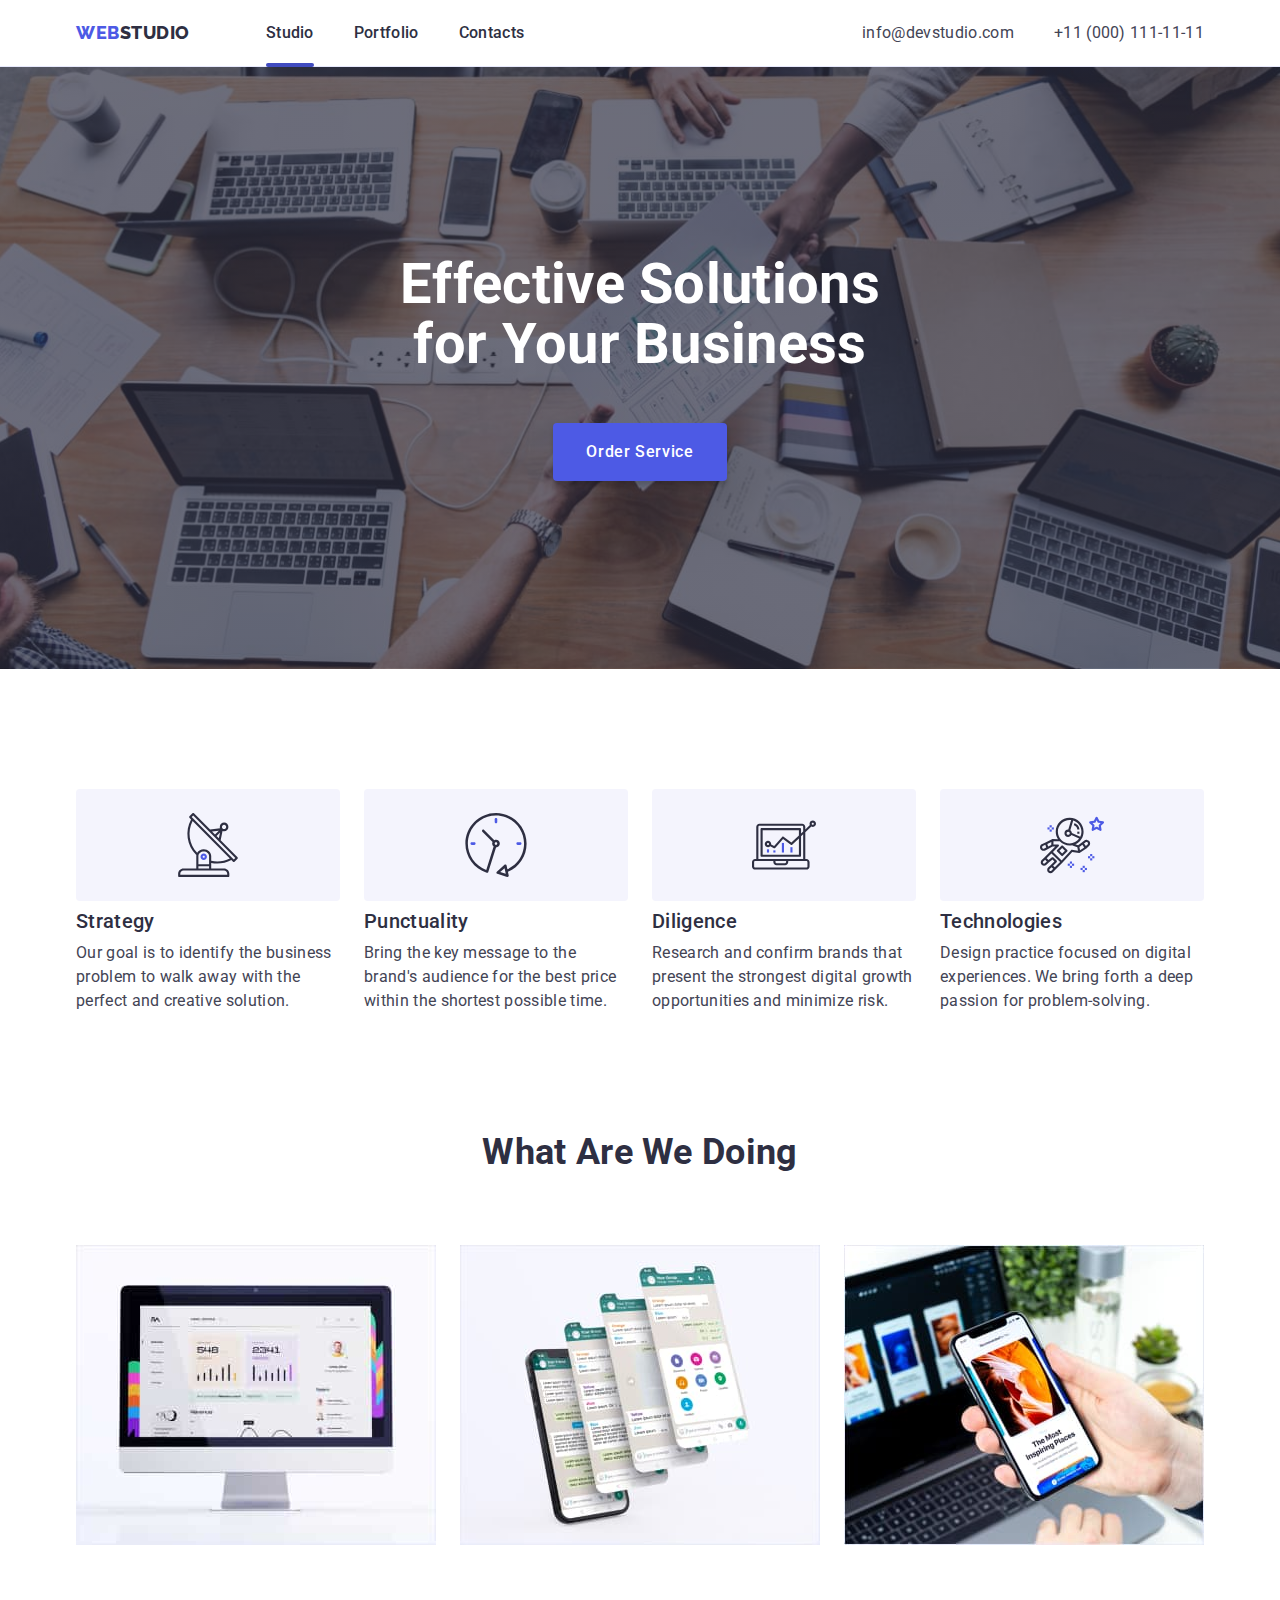
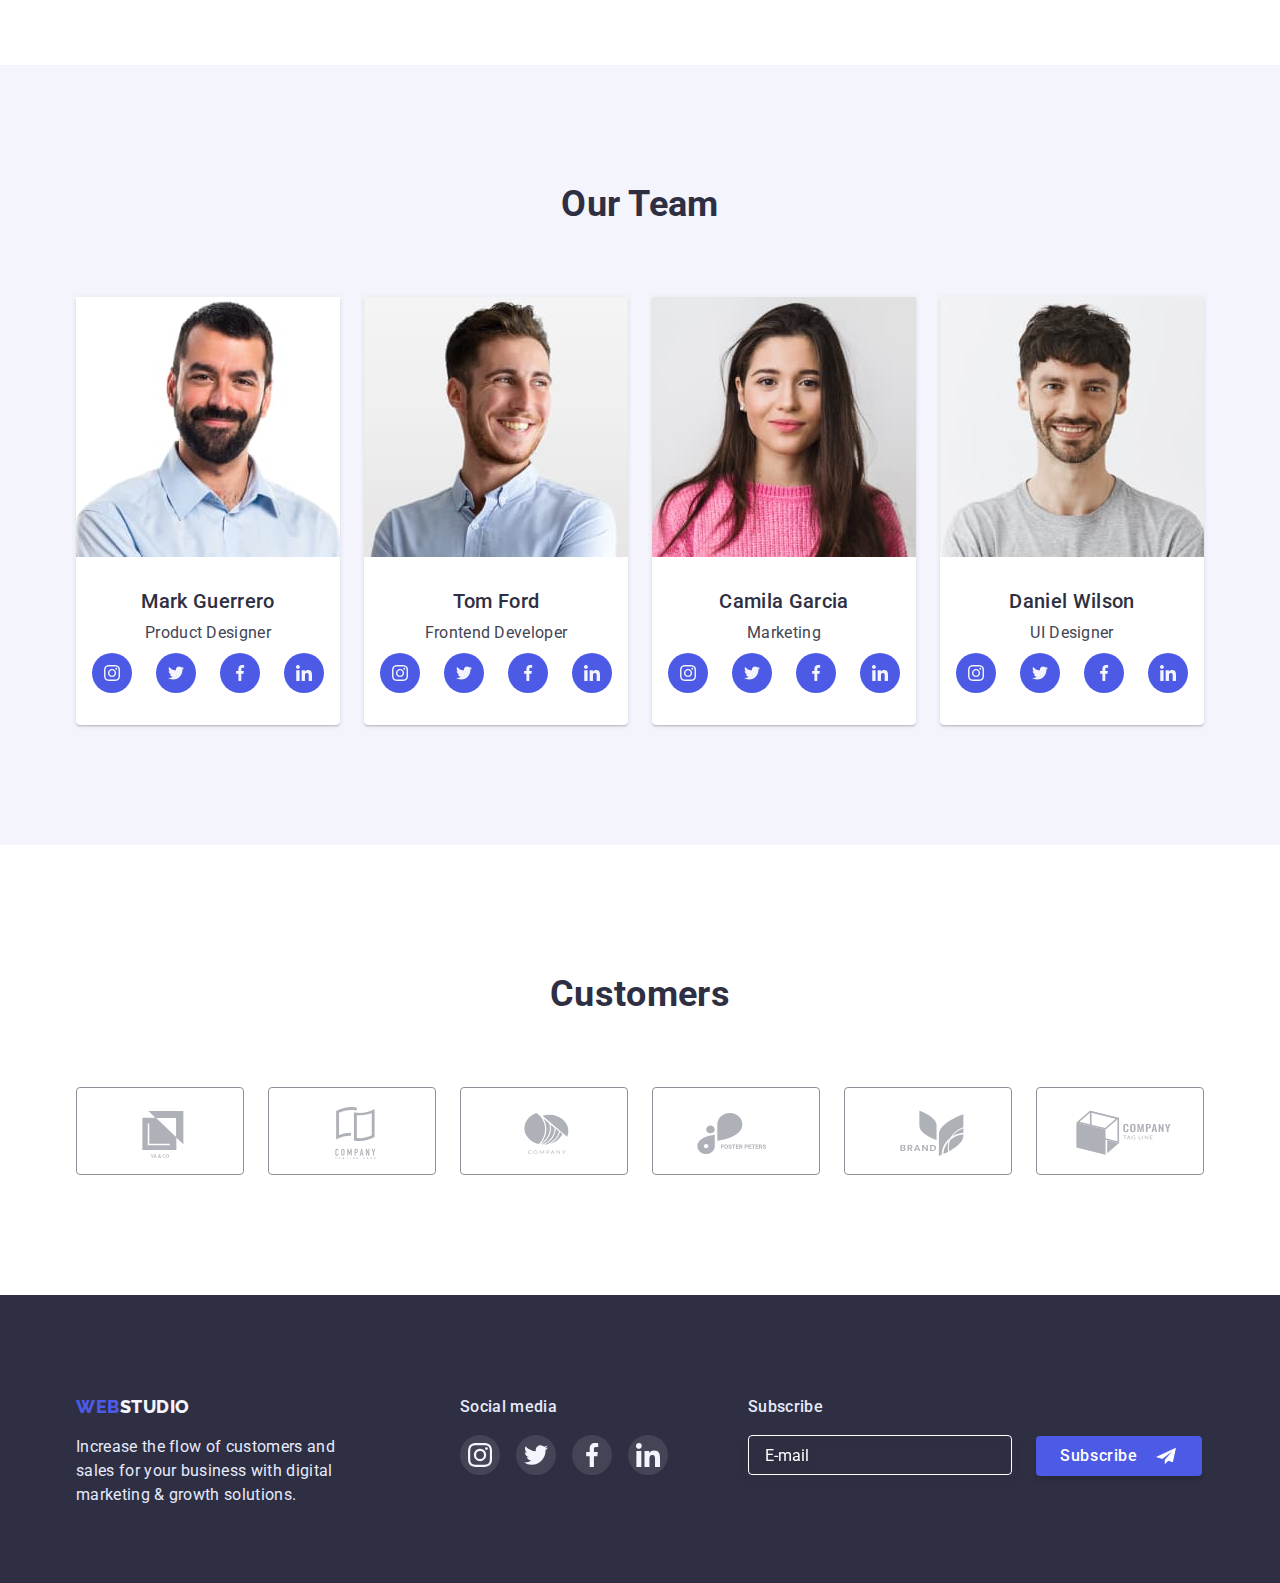
==== index.html @ e91499f0 "HW 7 START" ====
<!DOCTYPE html>
<html lang="en">

<head>
	<meta charset="UTF-8" />
	<meta http-equiv="X-UA-Compatible" content="IE=edge" />
	<meta name="viewport" content="width=device-width, initial-scale=1.0" />
	<title>Studio</title>
	<link rel="preconnect" href="https://fonts.googleapis.com" />
	<link rel="preconnect" href="https://fonts.gstatic.com" crossorigin />
	<link href="https://fonts.googleapis.com/css2?family=Raleway:wght@800&family=Roboto:wght@400;500;700;900&display=swap"
		rel="stylesheet" />
	<link rel="stylesheet"
		href="https://cdnjs.cloudflare.com/ajax/libs/modern-normalize/1.1.0/modern-normalize.min.css" />
	<link rel="stylesheet" href="./css/styles.css" />
</head>

<body>
	<!-- Header -->
	<header class="main-header">
		<div class="container main-nav">
			<nav class="site-nav">
				<a class="logo-header" href="./index.html">Web<span class="logo-header-decor">Studio</span></a>
				<ul class="site-nav-list list">
					<li class="site-nav-item"><a href="./index.html" class="site-nav-item-link current">Studio</a></li>
					<li class="site-nav-item">
						<a href="./portfolio.html" class="site-nav-item-link">Portfolio</a>
					</li>
					<li class="site-nav-item"><a href="" class="site-nav-item-link">Contacts</a></li>
				</ul>
			</nav>
			<!-- Address -->
			<address>
				<ul class="contacts list">
					<li class="item">
						<a class="contacts-email" href="mailto:info@devstudio.com">info@devstudio.com</a>
					</li>
					<li class="item">
						<a class="contacts-tel" href="tel:+110001111111">+11 (000) 111-11-11</a>
					</li>
				</ul>
			</address>
		</div>
	</header>
	<!-- Hero -->
	<main>
		<section class="hero">
			<div class="container">
				<h1 class="hero-title">Effective Solutions for Your Business</h1>
				<button data-modal-open class="button hero-button pointer" type="button"> Order Service </button>
			</div>
		</section>
		<!-- Specifics -->
		<section class="section">
			<div class="container">
				<h2 class="visually-hidden">Specifics</h2>
				<ul class="specifics-list list">
					<li class="specifics-list-item icon-antena">
						<h3 class="specifics-list-title title">Strategy</h3>
						<p class="specifics-list-text primary-text">
							Our goal is to identify the business problem to walk away with the perfect and creative solution.
						</p>
					</li>
					<li class="specifics-list-item icon-clock">
						<h3 class="specifics-list-title title">Punctuality</h3>
						<p class="specifics-list-text primary-text">
							Bring the key message to the brand's audience for the best price within the shortest possible time.
						</p>
					</li>
					<li class="specifics-list-item icon-diagram">
						<h3 class="specifics-list-title title">Diligence</h3>
						<p class="specifics-list-text primary-text">
							Research and confirm brands that present the strongest digital growth opportunities and minimize risk.
						</p>
					</li>
					<li class="specifics-list-item icom-astronaut">
						<h3 class="specifics-list-title title">Technologies</h3>
						<p class="specifics-list-text primary-text">
							Design practice focused on digital experiences. We bring forth a deep passion for problem-solving.
						</p>
					</li>
				</ul>
			</div>
		</section>
		<!-- What we are doing? -->
		<section class="section no-padding">
			<div class="container">
				<h2 class="section-title centered">What are we doing</h2>
				<ul class="services-list list">
					<li class="services-list-item">
						<img src="./images/img4.jpg" alt="pc image" width="360" height="300" />
					</li>
					<li class="services-list-item">
						<img src="./images/img5.jpg" alt="app marcup" width="360" height="300" />
					</li>
					<li class="services-list-item">
						<img src="./images/img6.jpg" alt="phone image" width="360" height="300" />
					</li>
				</ul>
			</div>
		</section>
		<!-- Team -->
		<section class="section team-section-decor">
			<div class="container">
				<h2 class="section-title centered">Our Team</h2>
				<ul class="team-list list">
					<li class="team-list-item">
						<div class="team-list-image">
							<img src="./images/img.jpg" alt="Mark Guerrero" width="264" height="260" />
						</div>
						<div class="team-list-item-content">
							<h3 class="team-list-title">Mark Guerrero</h3>
							<p class="team-list-text primary-text">Product Designer</p>
							<ul class="team-social-list list">
								<li class="team-social-item">
									<a href="" class="team-social-link"><svg class="team-social-icon" width="16" height="16">
											<use href="./images/sprites.svg#icon-instagram"></use>
										</svg></a>
								</li>
								<li class="team-social-item">
									<a href="" class="team-social-link"><svg class="team-social-icon" width="16" height="16">
											<use href="./images/sprites.svg#icon-twitter"></use>
										</svg> </a>
								</li>
								<li class="team-social-item">
									<a href="" class="team-social-link"><svg class="team-social-icon" width="16" height="16">
											<use href="./images/sprites.svg#icon-facebook"></use>
										</svg>
									</a>
								</li>
								<li class="team-social-item">
									<a href="" class="team-social-link"><svg class="team-social-icon" width="16" height="16">
											<use href="./images/sprites.svg#icon-linkedin"></use>
										</svg></a>
								</li>
							</ul>
						</div>
					</li>

					<li class="team-list-item">
						<div class="team-list-image">
							<img src="./images/img1.jpg" alt="Tom Ford" width="264" height="260" />
						</div>
						<div class="team-list-item-content">
							<h3 class="team-list-title">Tom Ford</h3>
							<p class="team-list-text primary-text">Frontend Developer</p>
							<ul class="team-social-list list">
								<li class="team-social-item">
									<a href="" class="team-social-link"><svg class="team-social-icon" width="16" height="16">
											<use href="./images/sprites.svg#icon-instagram"></use>
										</svg></a>
								</li>
								<li class="team-social-item">
									<a href="" class="team-social-link"><svg class="team-social-icon" width="16" height="16">
											<use href="./images/sprites.svg#icon-twitter"></use>
										</svg></a>
								</li>
								<li class="team-social-item">
									<a href="" class="team-social-link"><svg class="team-social-icon" width="16" height="16">
											<use href="./images/sprites.svg#icon-facebook"></use>
										</svg></a>
								</li>
								<li class="team-social-item">
									<a href="" class="team-social-link"><svg class="team-social-icon" width="16" height="16">
											<use href="./images/sprites.svg#icon-linkedin"></use>
										</svg></a>
								</li>
							</ul>
						</div>
					</li>

					<li class="team-list-item">
						<div class="team-list-image">
							<img src="./images/img2.jpg" alt="Camila Garcia" width="264" height="260" />
						</div>
						<div class="team-list-item-content">
							<h3 class="team-list-title">Camila Garcia</h3>
							<p class="team-list-text primary-text">Marketing</p>
							<ul class="team-social-list list">
								<li class="team-social-item">
									<a href="" class="team-social-link"><svg class="team-social-icon" width="16" height="16">
											<use href="./images/sprites.svg#icon-instagram"></use>
										</svg></a>
								</li>
								<li class="team-social-item">
									<a href="" class="team-social-link"><svg class="team-social-icon" width="16" height="16">
											<use href="./images/sprites.svg#icon-twitter"></use>
										</svg>
									</a>
								</li>
								<li class="team-social-item">
									<a href="" class="team-social-link"><svg class="team-social-icon" width="16" height="16">
											<use href="./images/sprites.svg#icon-facebook"></use>
										</svg></a>
								</li>
								<li class="team-social-item">
									<a href="" class="team-social-link"><svg class="team-social-icon" width="16" height="16">
											<use href="./images/sprites.svg#icon-linkedin"></use>
										</svg></a>
								</li>
							</ul>
						</div>
					</li>

					<li class="team-list-item">
						<div class="team-list-image">
							<img src="./images/img3.jpg" alt="Daniel Wilson" width="264" height="260" />
						</div>
						<div class="team-list-item-content">
							<h3 class="team-list-title">Daniel Wilson</h3>
							<p class="team-list-text primary-text">UI Designer</p>
							<ul class="team-social-list list">
								<li class="team-social-item">
									<a href="" class="team-social-link"><svg class="team-social-icon" width="16" height="16">
											<use href="./images/sprites.svg#icon-instagram"></use>
										</svg></a>
								</li>
								<li class="team-social-item">
									<a href="" class="team-social-link"><svg class="team-social-icon" width="16" height="16">
											<use href="./images/sprites.svg#icon-twitter"></use>
										</svg></a>
								</li>
								<li class="team-social-item">
									<a href="" class="team-social-link"><svg class="team-social-icon" width="16" height="16">
											<use href="./images/sprites.svg#icon-facebook"></use>
										</svg></a>
								</li>
								<li class="team-social-item">
									<a href="" class="team-social-link"><svg class="team-social-icon" width="16" height="16">
											<use href="./images/sprites.svg#icon-linkedin"></use>
										</svg></a>
								</li>
							</ul>
						</div>
					</li>
				</ul>
			</div>
		</section>
		<!-- Customers -->
		<section class="customers">
			<div class="container customers-container">
				<h2 class="section-title centered">Customers</h2>
				<ul class="customers-list list">
					<li class="customers-item"><a class="customer-link" href=""><svg class="customer-link-icon" width="106"
								height="56">
								<use href="./images/sprites.svg#icon-logo"></use>
							</svg></a></li>
					<li class="customers-item"><a class="customer-link" href=""><svg class="customer-link-icon" width="106"
								height="56">
								<use href="./images/sprites.svg#icon-logo1"></use>
							</svg></a></li>
					<li class="customers-item"><a class="customer-link" href=""><svg class="customer-link-icon" width="106"
								height="56">
								<use href="./images/sprites.svg#icon-logo2"></use>
							</svg></a></li>
					<li class="customers-item"><a class="customer-link" href=""><svg class="customer-link-icon" width="106"
								height="56">
								<use href="./images/sprites.svg#icon-logo3"></use>
							</svg></a></li>
					<li class="customers-item"><a class="customer-link" href=""><svg class="customer-link-icon" width="106"
								height="56">
								<use href="./images/sprites.svg#icon-logo4"></use>
							</svg></a></li>
					<li class="customers-item"><a class="customer-link" href=""><svg class="customer-link-icon" width="106"
								height="56">
								<use href="./images/sprites.svg#icon-logo5"></use>
							</svg></a></li>
				</ul>
			</div>
		</section>
	</main>
	<!-- Footer -->
	<footer class="footer">
		<div class="container footer-main">
			<div class="footer-logo-block">
				<a class="logo-footer" href="./index.html">Web<span class="logo-footer-decor">Studio</span></a>
				<p class="footer-logo-block-text">
					Increase the flow of customers and sales for your business with digital marketing &#38; growth solutions.
				</p>
			</div>
			<div class="social-links-block">
				<p class="footer-text-social-media">Social media</p>
				<ul class="footer-social-list list">
					<li class="footer-social-item">
						<a class="footer-social-link" href=""><svg class="footer-social-icon" width="24" height="24">
								<use href="./images/sprites.svg#icon-instagram"></use>
							</svg></a>
					</li>
					<li class="footer-social-item">
						<a class="footer-social-link" href=""><svg class="footer-social-icon" width="24" height="24">
								<use href="./images/sprites.svg#icon-twitter"></use>
							</svg></a>
					</li>
					<li class="footer-social-item">
						<a class="footer-social-link" href=""><svg class="footer-social-icon" width="24" height="24">
								<use href="./images/sprites.svg#icon-facebook"></use>
							</svg></a>
					</li>
					<li class="footer-social-item">
						<a class="footer-social-link" href=""><svg class="footer-social-icon" width="24" height="24">
								<use href="./images/sprites.svg#icon-linkedin"></use>
							</svg></a>
					</li>
				</ul>
			</div>
			<div class="subscribe-block">
				<form class="subscribe-block-form">
					<p class="subscribe-block-text">Subscribe</p>
					<div class="subscribe-field">
						<input class="subscribe-block-input" type="email" name="subscribe-email" id="subscribe-email"
							placeholder="E-mail" required>
						<button type="submit" class="subscribe-block-button button hero-button">Subscribe<svg class="subscribe-icon"
								width="24" height="20">
								<use href="./images/sprites.svg#icon-frame"></use>
							</svg></button>
					</div>
				</form>
			</div>
		</div>
	</footer>
	<div data-modal class="backdrop is-hidden">
		<div class="modal">
			<button data-modal-close class="modal-close-button" type="button"><svg class="modal-close-icon" width="8px"
					height="8px">
					<use href="./images/sprites.svg#icon-close"></use>
				</svg></button>

			<form class="modal-form">
				<p class="modal-text">Leave your contacts and we will call you back</p>
				<label class="form-label"><span class="form-label-text">Name</span>
					<div class="form-group">
						<input class="form-input" type="text" name="user-name" autofocus required pattern="^[a-zA-Zа-яА-Я]+$"
							minlength="2">
						<svg class="form-icon" width="18" height="18">
							<use href="./images/sprites.svg#icon-person"></use>
						</svg>
					</div>
				</label>

				<label class="form-label"><span class="form-label-text">Phone</span>
					<div class="form-group">
						<input class="form-input" type="tel" name="user-tel" required pattern="[0-9]{3}-[0-9]{3}-[0-9]{2}-[0-9]{2}"
							title="xxx-xxx-xx-xx">
						<svg class="form-icon" width="18" height="24">
							<use href="./images/sprites.svg#icon-phone"></use>
						</svg>
					</div>
				</label>

				<label class="form-label"><span class="form-label-text">Email</span>
					<div class="form-group">
						<input class="form-input" type="email" name="user-email" required>
						<svg class="form-icon" width="18" height="24">
							<use href="./images/sprites.svg#icon-email"></use>
						</svg>
					</div>
				</label>

				<label class="form-label-comment" for="user-comment"><span class="form-label-text">Comment</span>
					<textarea class="form-textarea" name="user-comment" id="user-comment"
						placeholder="Text input"></textarea></label>

				<input class="policy-checkbox visually-hidden" type="checkbox" name="policy" id="user-policy" required>
				<label class="policy-checkbox-label" for="user-policy"><span>I accept the terms
						and conditions of the <a class="modal-list-link" href="">Privacy Policy</a></span></label>

				<button class="hero-button modal-send-button" type="submit">Send</button>
			</form>
		</div>
	</div>
	<script src="./js/modal.js"></script>
</body>

</html>
---- css/styles.css ----
:root {
	--primary-brand: #4d5ae5;
	--primary-pressed-state: #404bbf;
	--primary-title-text: #2e2f42;
	--primary-text: #434455;
	--primary-white: #fff;
	--primary-bg: #2e2f42;
	--seccess: #31d0aa;
	--subtle-text: #8e8f99;
	--accent: #e7e9fc;
	--light: #f4f4fd;
	--modal-overlay: #2e2f42;
	--card-list-gap: 24px;
	--card-shadow: 0px 1px 6px rgba(46, 47, 66, 0.08), 0px 1px 1px rgba(46, 47, 66, 0.16),
		0px 2px 1px rgba(46, 47, 66, 0.08);
	--animation-duration: 250ms;
	--animation-function: cubic-bezier(0.4, 0, 0.2, 1);
}

html {
	box-sizing: border-box;
}

*,
*::before,
*::after {
	box-sizing: inherit;
}

h1,
h2,
h3,
h4,
h5,
h6,
p {
	margin: 0;
}

img {
	display: block;
	max-width: 100%;
	height: auto;
}

.visually-hidden {
	position: absolute;
	height: 1px;
	margin: -1px;
	border: 0;
	padding: 0;
	white-space: nowrap;
	clip-path: inset(100%);
	clip: rect(0 0 0 0);
	overflow: hidden;
	width: 1px;
}

.list {
	list-style: none;
	margin: 0;
	padding: 0;
}

.centered {
	text-align: center;
}

body {
	background-color: var(--primary-white);
	color: var(--primary-text);
	font-family: "Roboto", sans-serif;
	letter-spacing: 0.02em;
}

.primary-text {
	color: var(--primary-text);
	font-size: 16px;
	line-height: 1.5;
	letter-spacing: 0.02em;
	margin-top: 0;
	margin-bottom: 0;
}

.container {
	margin-left: auto;
	margin-right: auto;
	width: 1158px;
	padding-left: 15px;
	padding-right: 15px;
}

/* HEADER */
.main-header {
	border-bottom: 1px solid #e7e9fc;
}

/* MODAL */
.backdrop {
	position: fixed;
	top: 0;
	left: 0;
	width: 100%;
	height: 100%;
	background-color: rgba(46, 47, 66, 0.4);
	opacity: 1;
	visibility: visible;
	transition: opacity var(--animation-duration) cubic-bezier(0.4, 0, 0.2, 1), visibility var(--animation-duration) cubic-bezier(0.4, 0, 0.2, 1);
}

.is-hidden {
	visibility: hidden;
	opacity: 0;
	pointer-events: none;
}

.modal {
	position: absolute;
	top: 50%;
	left: 50%;
	transform: translate(-50%, -50%);
	width: 408px;
	padding-left: 24px;
	padding-right: 24px;
	padding-top: 72px;
	padding-bottom: 24px;
	background-color: #FCFCFC;
	box-shadow: 0px 1px 1px rgba(0, 0, 0, 0.14), 0px 1px 3px rgba(0, 0, 0, 0.12), 0px 2px 1px rgba(0, 0, 0, 0.2);
	border-radius: 4px;
	text-align: left;
}

.modal-close-button {
	position: absolute;
	top: 24px;
	right: 24px;
	display: flex;
	justify-content: center;
	align-items: center;
	border-radius: 50%;
	width: 24px;
	height: 24px;
	background-color: #E7E9FC;
	color: var(--primary-title-text);
	border: 1px solid rgba(0, 0, 0, 0.1);
	cursor: pointer;
	transition: background-color var(--animation-duration) var(--animation-function), color var(--animation-duration) var(--animation-function), border var(--animation-duration) var(--animation-function);
}

.modal-close-button:is(:hover, :focus) {
	background-color: var(--primary-pressed-state);
	border-color: var(--primary-pressed-state);
	color: #fff;
	outline: none;
}

.modal-close-icon {
	fill: currentColor;
}

.modal-send-button {
	display: flex;
	justify-content: center;
	margin-left: auto;
	margin-right: auto;

	font-family: 'Roboto';
	font-style: normal;
	font-weight: 500;
	font-size: 16px;
	line-height: 1.5;
	letter-spacing: 0.04em;
	color: #FFFFFF;
	border: transparent;
	background: #4D5AE5;
	box-shadow: 0px 4px 4px rgba(0, 0, 0, 0.15);
	border-radius: 4px;
	min-width: 169px;
}

.modal-send-button:focus {
	outline: none;
}

.modal-form {
	margin-left: auto;
	margin-right: auto;
}

.form-group {
	position: relative;
}

.form-icon {
	position: absolute;
	left: 0;
	top: 50%;
	transform: translateY(-50%);
	margin-left: 16px;
	fill: #2E2F42;
	transition: fill var(--animation-duration) var(--animation-function);
}

.modal-form .form-input {
	padding-left: 38px;
}

.form-input::placeholder {
	font-weight: 400;
	font-size: 12px;
	line-height: 1.17;
	letter-spacing: 0.04em;
	color: rgba(46, 47, 66, 0.4);
}

.modal-text {
	margin-left: auto;
	margin-right: auto;
	margin-bottom: 16px;
	font-weight: 500;
	font-size: 16px;
	line-height: 1.5;
	letter-spacing: 0.02em;
	text-align: center;
	color: var(--primary-title-text);
}

.form-label span, .form-label-comment span {
	display: block;
	margin-bottom: 4px;
	font-weight: 400;
	font-size: 12px;
	line-height: 1.33;
	letter-spacing: 0.04em;
	color: #8E8F99;
}

.form-label {
	display: block;
	margin-bottom: 8px;
}

textarea {
	display: block;
	outline: transparent;
	border: 1px solid rgba(33, 33, 33, 0.2);
	border-radius: 4px;
	width: 100%;
	min-height: 120px;
	font-weight: 400;
	font-size: 12px;
	line-height: 1.17;
	letter-spacing: 0.04em;
	resize: none;
	padding: 8px 16px;
	transition: border-color var(--animation-duration) var(--animation-function);
}

.form-input {
	border: 1px solid rgba(33, 33, 33, 0.2);
	border-radius: 4px;
	width: 100%;
	height: 40px;
	font-weight: 400;
	font-size: 12px;
	line-height: 1.33;
	letter-spacing: 0.04em;
	outline: transparent;
	transition: border-color var(--animation-duration) var(--animation-function);
}

.policy-checkbox-label {
	font-weight: 400;
	font-size: 12px;
	line-height: 1.17;
	letter-spacing: 0.04em;
	color: #8E8F99;
}

.policy-checkbox-label {
	display: flex;
	align-items: center;
	margin-top: 16px;
	margin-bottom: 24px;
}

.policy-checkbox-label::before {
	content: '';
	display: block;
	width: 16px;
	height: 16px;
	background-color: white;
	margin-right: 8px;
	border: 1.25px solid #2E2F42;
	border-radius: 2px;
	cursor: pointer;
	transition: background-color var(--animation-duration) var(--animation-function);
}

.policy-checkbox:checked+.policy-checkbox-label::before {
	background-color: var(--primary-pressed-state);
	border: 1.25px solid var(--primary-pressed-state);
	background-image: url(../images/checkbox.svg);
	background-position: center;
	background-repeat: no-repeat;
	background-size: 10px 8px;
}

.modal-list-link {
	color: var(--primary-pressed-state);
}

.form-input:focus {
	border-color: var(--primary-brand);
}

.form-textarea:focus {
	border-color: var(--primary-brand);
}

.form-input:focus+.form-icon {
	fill: var(--primary-brand);
}

/* LOGO */
.logo-header,
.logo-footer {
	color: var(--primary-brand);
	text-decoration: none;
	font-family: "Raleway", sans-serif;
	text-transform: uppercase;
	font-weight: 800;
	font-size: 18px;
	line-height: 1.33;
	letter-spacing: 0.03em;
	display: flex;
	align-items: center;
}

.logo-header-decor {
	color: var(--primary-title-text);
}

.logo-footer-decor {
	color: var(--light);
}

/* NAV */
.main-nav {
	display: flex;
	align-items: center;
}

.site-nav-list {
	display: flex;
	margin-left: 76px;
}

.site-nav {
	display: flex;
}

address {
	display: flex;
	margin-left: auto;
}

.site-nav-list .site-nav-item+.site-nav-item {
	margin-left: 40px;
}

.site-nav-item-link {
	color: var(--primary-title-text);
	text-decoration: none;
	font-weight: 500;
	font-size: 16px;
	line-height: 1.5;
	padding: 24px 0;
	position: relative;
	transition: color var(--animation-duration) var(--animation-function);

}

.site-nav-item-link:hover,
.site-nav-item-link:focus {
	color: var(--primary-pressed-state);
}

.current::after {
	content: '';
	position: absolute;
	width: 100%;
	height: 4px;
	background: var(--primary-pressed-state);
	border-radius: 2px;
	bottom: -1px;
	left: 0;
}

/* NAV-CONTACTS */
.contacts {
	display: flex;

	font-style: normal;
	list-style: none;
}

.contacts .item+.item {
	margin-left: 40px;
}

.contacts-email,
.contacts-tel {
	display: block;
	text-decoration: none;
	color: var(--primary-text);
	padding: 24px 0;
	transition: color var(--animation-duration) var(--animation-function);
}

.contacts-email:hover,
.contacts-email:focus,
.contacts-tel:hover,
.contacts-tel:focus {
	color: var(--primary-pressed-state);
}

/* HERO */
.hero {
	background-color: var(--primary-bg);
	background-image: linear-gradient(to right, rgba(46, 47, 66, 0.7), rgba(46, 47, 66, 0.7)), url(../images/img16.jpg);
	margin-left: auto;
	margin-right: auto;
	max-width: 1440px;
	background-repeat: no-repeat;
	background-position: center;
	background-size: cover;
	padding-bottom: 188px;
	padding-top: 188px;
	text-align: center;
}

.hero-title {
	color: var(--primary-white);
	width: 494px;
	font-weight: 700;
	font-size: 56px;
	line-height: 1.07;
	margin: 0 auto;
	margin-bottom: 48px;
}

/* SECTION  */
.section {
	padding-top: 120px;
	padding-bottom: 120px;
	background-color: var(--primary-white);
}

.portfolio-section {
	padding-top: 96px;
}

.section.no-padding {
	padding-top: 0;
}

.team-section-decor {
	background-color: var(--light);
}

.section-title {
	color: var(--primary-title-text);
	font-weight: 700;
	font-size: 36px;
	line-height: 1.11;
	text-transform: capitalize;
	margin-top: 0;
	margin-bottom: 72px;
}

.section .title,
.team-list-title {
	color: var(--primary-title-text);
	font-weight: 500;
	font-size: 20px;
	line-height: 1.2;
}

.section a {
	text-decoration: none;
}

/* SPECIFICS */
.specifics-list {
	display: flex;
}

.specifics-list-item+.specifics-list-item {
	margin-left: 24px;
}

.specifics-list-item {
	width: 264px;
}

.specifics-list-item::before {
	display: block;
	content: "";
	height: 112px;
	border-radius: 4px;
	background-repeat: no-repeat;
	background-position: center;
	background-color: #f4f4fd;
	margin-bottom: 8px;
}

.icon-antena::before {
	background-image: url(../images/antenna.svg);
}

.icom-astronaut::before {
	background-image: url(../images/astronaut.svg);
}

.icon-clock::before {
	background-image: url(../images/clock.svg);
}

.icon-diagram::before {
	background-image: url(../images/diagram.svg);
}

.specifics-list .title {
	margin-top: 0;
	margin-bottom: 8px;
}

/* WHAT WE ARE DOING? */
.services-list {
	display: flex;
}

.services-list-item+.services-list-item {
	margin-left: 24px;
}

/* TEAM */
.team-section {
	background-color: var(--light);
}

.team-list {
	display: flex;
	flex-wrap: wrap;
	margin-top: calc(-1 * var(--card-list-gap));
	margin-left: calc(-1 * var(--card-list-gap));
}

.team-list-item {
	flex-basis: calc(100% / 4 - 24px);
	margin-left: var(--card-list-gap);
	margin-top: var(--card-list-gap);
	background-color: #fff;
	box-shadow: var(--card-shadow);
	border-radius: 0px 0px 4px 4px;
}

.team-list-title {
	margin-bottom: 8px;
}

.team-list-text {
	margin: 0;
}

.team-list-item-content {
	text-align: center;
	padding: 32px 16px;
}

.team-social-list {
	display: flex;
	justify-content: center;
	gap: 24px;
	margin-top: 8px;
}

.team-social-item {
	width: 40px;
	height: 40px;
}

.team-social-link {
	display: flex;
	justify-content: center;
	align-items: center;
	width: 100%;
	height: 100%;
	border-radius: 50%;
	background-color: var(--primary-brand);
	color: #F4F4FD;
	transition: background-color var(--animation-duration) var(--animation-function);
}

.team-social-link:is(:hover, :focus) {
	background-color: var(--primary-pressed-state);
	outline: none;
}

.team-social-icon {
	fill: currentColor;
}

/* BUTTONS */
.button {
	align-items: center;
	text-align: center;
	font-family: "Roboto";
	font-style: normal;
	font-weight: 500;
	font-size: 16px;
	line-height: 1.5;
	letter-spacing: 0.04em;
	border-radius: 4px;
	border: 1px solid transparent;
}

.hero-button {
	background-color: var(--primary-brand);
	color: var(--primary-white);
	min-width: 169px;
	box-shadow: 0px 4px 4px rgba(0, 0, 0, 0.15);
	padding: 16px 32px 16px 32px;
	transition: background-color var(--animation-duration) var(--animation-function);

}

.hero-button:hover,
.hero-button:focus {
	background-color: var(--primary-pressed-state);

}

.filter-button {
	background-color: var(--light);
	color: var(--primary-brand);
	border: 1px solid var(--accent);
	min-width: 69px;
	height: 48px;
	padding: 12px 24px 12px 24px;
	transition: color var(--animation-duration) var(--animation-function), background-color var(--animation-duration) var(--animation-function), border var(--animation-duration) var(--animation-function), box-shadow var(--animation-duration) var(--animation-function);
}

.filter-button:hover,
.filter-button:focus {
	background-color: var(--primary-pressed-state);
	color: var(--primary-white);
	box-shadow: 0px 3px 1px rgba(0, 0, 0, 0.1), 0px 2px 1px rgba(0, 0, 0, 0.08), 0px 2px 2px rgba(0, 0, 0, 0.12);
	border: 1px solid var(--primary-pressed-state);
	outline: none;
}

.pointer {
	cursor: pointer;
}

.filter-button-list {
	display: flex;
	justify-content: center;
	margin-bottom: 72px;
}

.filter-button-item {
	margin-left: 24px;
}

.filter-button-item:first-child {
	margin-left: 0;
}

/* PROJECTS */
.projects-list {
	display: flex;
	flex-wrap: wrap;
	margin-left: -24px;
	margin-top: -48px;
}

.project-list-item {
	margin-left: 24px;
	margin-top: 48px;
	flex-basis: calc(100% / 3 - 24px);
	background: #ffffff;
}

.project-list-item-link {
	display: block;
	overflow: auto;
	transition: box-shadow var(--animation-duration) var(--animation-function);
}

.project-list-item-link:is(:hover, :focus) {
	box-shadow: 0px 1px 6px rgba(46, 47, 66, 0.08), 0px 1px 1px rgba(46, 47, 66, 0.16), 0px 2px 1px rgba(46, 47, 66, 0.08);
	outline: none;
}

.project-list-item-content {
	display: block;
	padding: 32px 16px;
	border: 1px solid #e7e9fc;
	border-top: 0;
}

.project-list-text {
	margin-top: 8px;
}


.project-list-item-link:is(:hover, :focus) .project-thumb-text {
	opacity: 1;
	transform: translatey(0);
}

.project-list-item-link:is(:hover, :focus) .project-thumb::before {
	opacity: 1;
	transform: translatey(0);
}

.project-thumb {
	position: relative;
	display: flex;
	overflow: hidden;
}

.project-thumb::before {
	content: '';
	display: inline-block;
	position: absolute;
	top: 0;
	left: 0;
	width: 100%;
	height: 100%;
	background-color: var(--primary-brand);
	opacity: 0;
	transform: translatey(100%);
	transition: opacity var(--animation-duration) var(--animation-function), transform var(--animation-duration) var(--animation-function);
}

.project-thumb-text {
	position: absolute;
	width: 360px;
	height: 300px;
	padding: 40px 32px;
	color: #F4F4FD;
	opacity: 0;
	transform: translatey(100%);
	overflow: auto;
	transition: opacity var(--animation-duration) var(--animation-function), transform var(--animation-duration) var(--animation-function);
}

/* CUSTOMERS */
.customers-container {
	padding-top: 130px;
	padding-bottom: 120px;
}

.customers-list {
	display: flex;
	justify-content: center;
	align-items: center;
}

.customers-item+.customers-item {
	margin-left: 24px;
}

.customer-link {
	display: block;
	width: 168px;
	height: 88px;
	border: 1px solid #8E8F99;
	border-radius: 4px;
	padding: 16px 32px;
	color: #AFB1B8;
	transition: color var(--animation-duration) var(--animation-function), border var(--animation-duration) var(--animation-function);
}

.customer-link:is(:hover, :focus) {
	outline: none;
	color: var(--primary-pressed-state);
	border: 1px solid var(--primary-pressed-state);
}

.customer-link-icon {
	fill: currentColor;
}

/* FOOTER */
.footer {
	background-color: var(--primary-bg);
	padding-top: 100px;
	padding-bottom: 76px;
}

.footer-main {
	display: flex;
}

.footer-logo-block {
	margin-right: 120px;
}

.footer-logo-block-text {
	color: var(--accent);
	width: 264px;
	font-size: 16px;
	line-height: 1.5;
	margin-top: 16px;
}

.footer-text-social-media, .subscribe-block-text {
	color: var(--accent);
	font-weight: 500;
	font-size: 16px;
	line-height: 1.5;
	margin-bottom: 16px;
}

.footer-social-list {
	display: flex;
	gap: 16px;
}

.footer-social-item {
	width: 40px;
	height: 40px;
}

.social-links-block {
	margin-right: 80px;
}

.footer-social-link {
	display: flex;
	justify-content: center;
	align-items: center;
	width: 100%;
	height: 100%;
	border-radius: 50%;
	background-color: rgba(255, 255, 255, 0.1);
	color: #F4F4FD;
	transition: background-color var(--animation-duration) var(--animation-function);
}

.footer-social-link:is(:hover, :focus) {
	background-color: var(--seccess);
	outline: none;

}

.footer-social-icon {
	fill: currentColor;
}

/* SUBSCRIBE */
.subscribe-field {
	display: flex;
	align-items: baseline;
}

.subscribe-block-input {
	height: 40px;
	min-width: 264px;
	border: 1px solid #FFFFFF;
	filter: drop-shadow(0px 4px 4px rgba(0, 0, 0, 0.15));
	border-radius: 4px;
	padding-left: 16px;
	background-color: transparent;
	outline: transparent;
	color: #fff;
}

.subscribe-block-input::placeholder {
	color: white;
}

.subscribe-block-button {
	display: flex;
	justify-content: center;
	align-items: center;
	min-width: 165px;
	gap: 16px;
	cursor: pointer;
	margin-left: 24px;
	padding: 8px 24px;
	border: none;
}
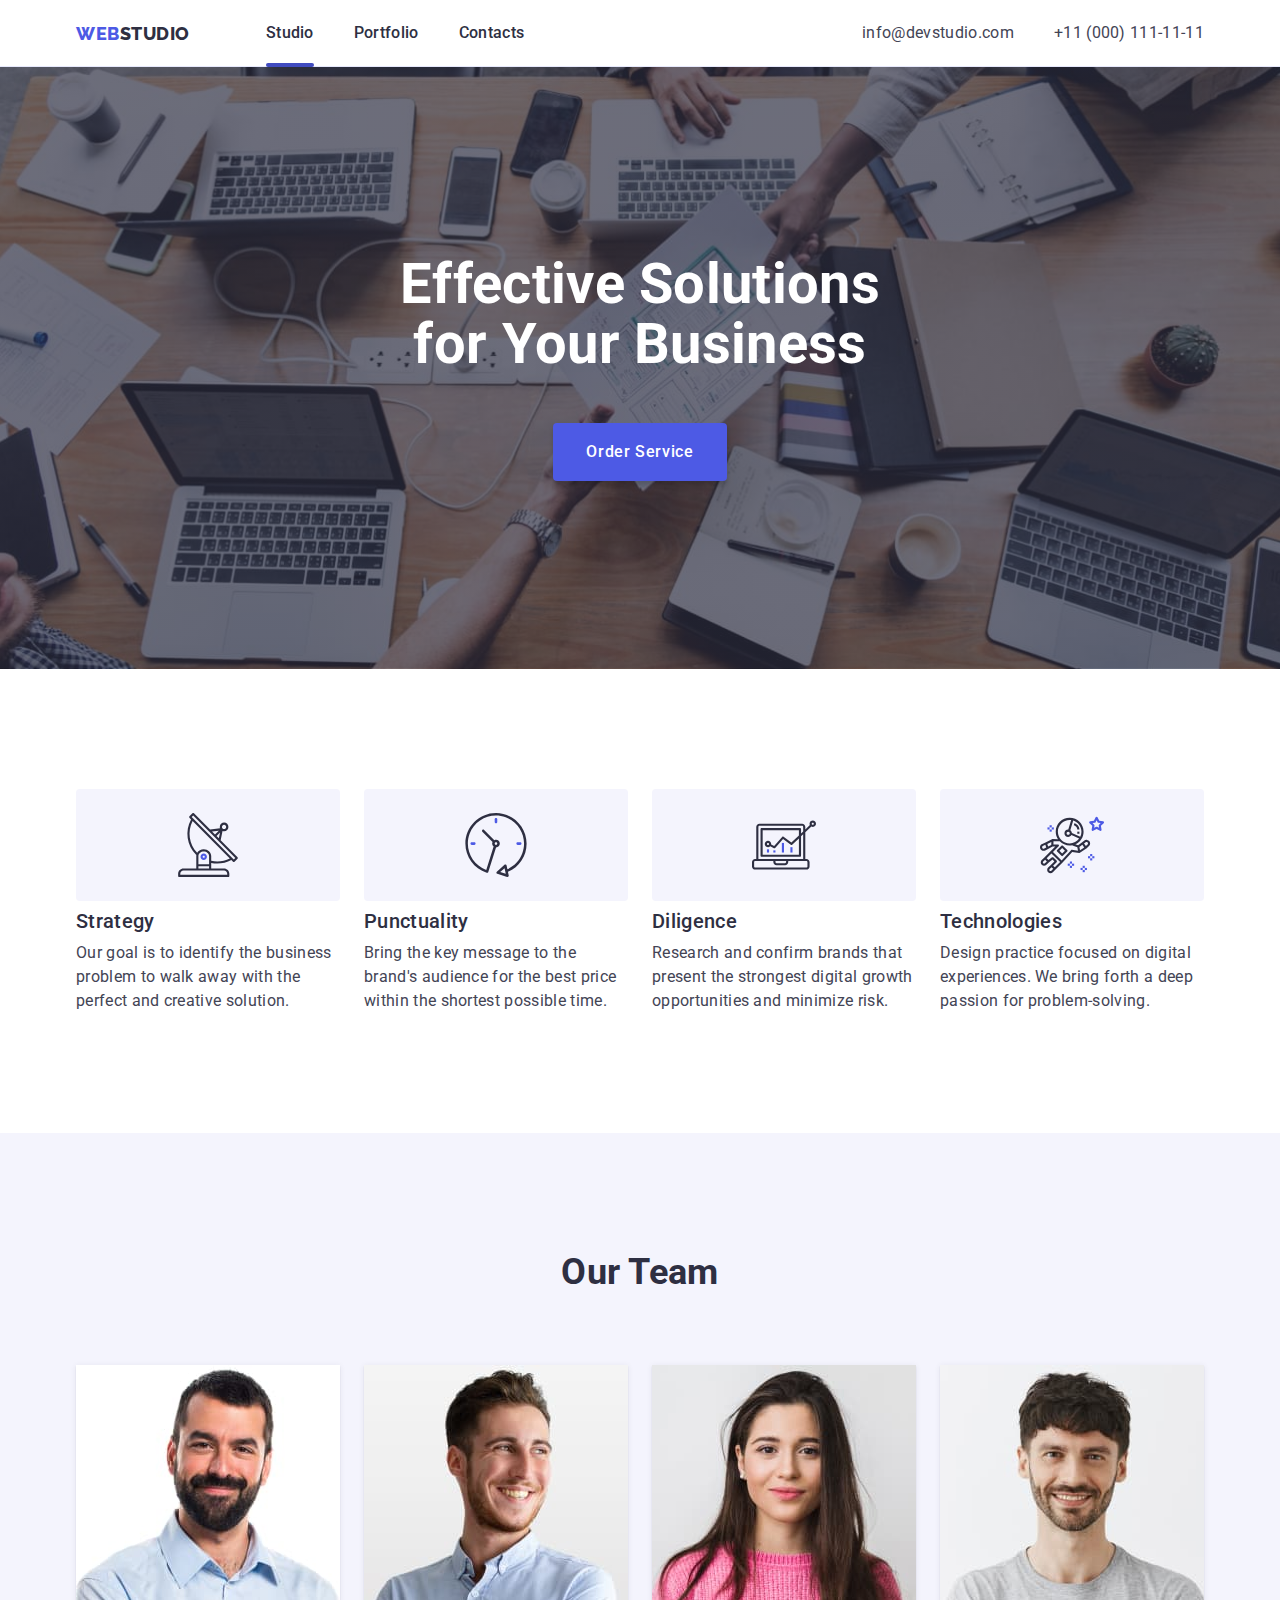
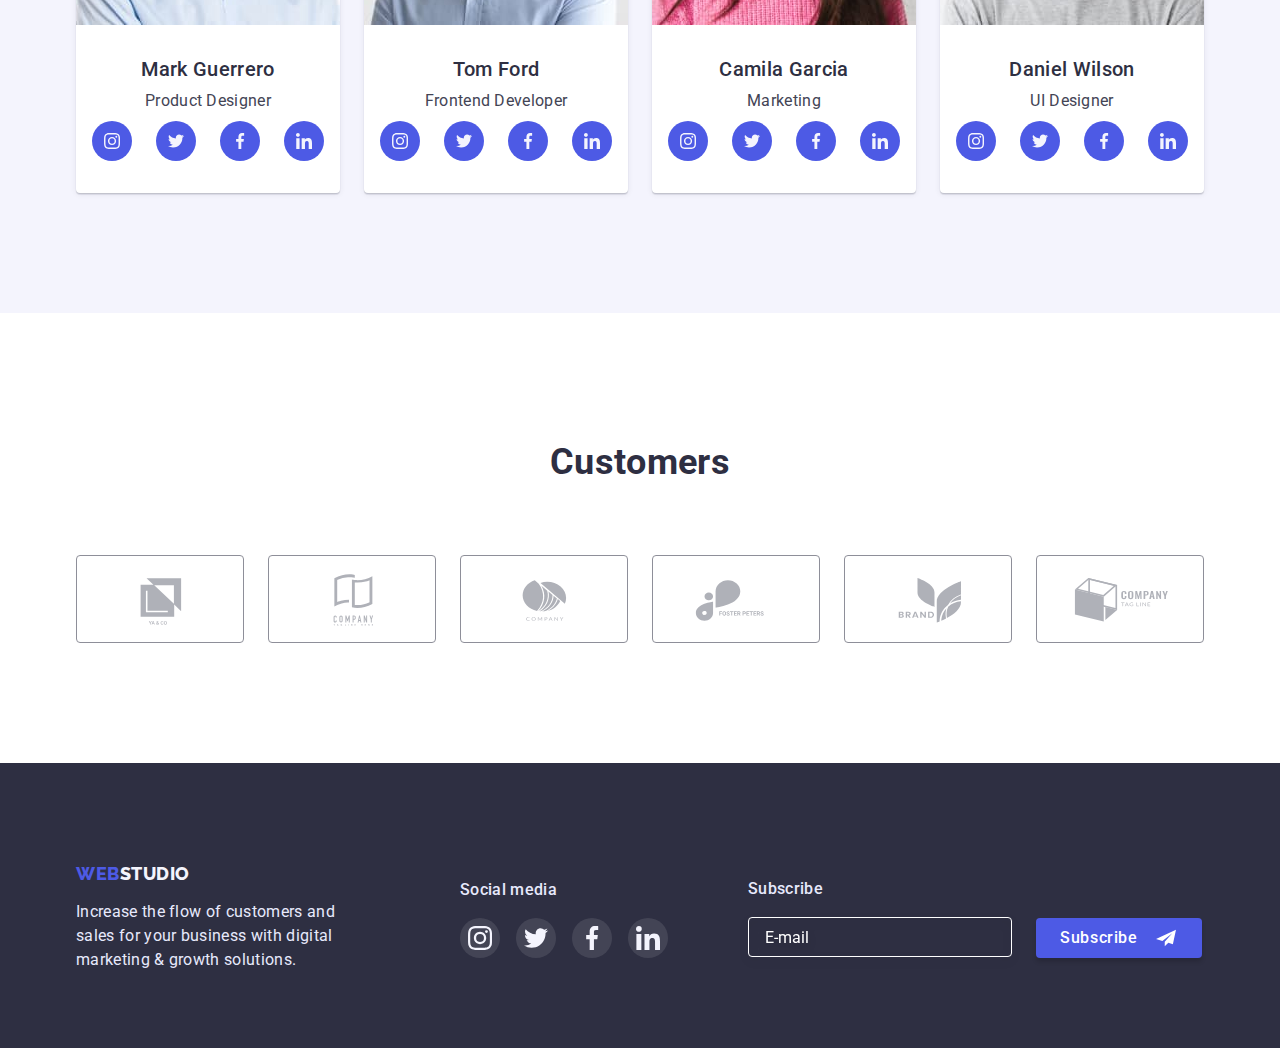
==== commit 8ff8f9da: "LATE COMMIT 70% done" ====
--- a/index.html
+++ b/index.html
@@ -4,15 +4,18 @@
 <head>
 	<meta charset="UTF-8" />
 	<meta http-equiv="X-UA-Compatible" content="IE=edge" />
+	<link rel="stylesheet"
+		href="https://cdnjs.cloudflare.com/ajax/libs/modern-normalize/1.1.0/modern-normalize.min.css" />
 	<meta name="viewport" content="width=device-width, initial-scale=1.0" />
-	<title>Studio</title>
+	<link rel="stylesheet" href="./css/styles.css">
+	<link rel="stylesheet" href="./css/mobile.css" />
+	<link rel="stylesheet" href="./css/tablet.css">
+	<link rel="stylesheet" href="./css/desktop.css">
 	<link rel="preconnect" href="https://fonts.googleapis.com" />
 	<link rel="preconnect" href="https://fonts.gstatic.com" crossorigin />
 	<link href="https://fonts.googleapis.com/css2?family=Raleway:wght@800&family=Roboto:wght@400;500;700;900&display=swap"
 		rel="stylesheet" />
-	<link rel="stylesheet"
-		href="https://cdnjs.cloudflare.com/ajax/libs/modern-normalize/1.1.0/modern-normalize.min.css" />
-	<link rel="stylesheet" href="./css/styles.css" />
+	<title>Studio</title>
 </head>
 
 <body>
@@ -21,6 +24,9 @@
 		<div class="container main-nav">
 			<nav class="site-nav">
 				<a class="logo-header" href="./index.html">Web<span class="logo-header-decor">Studio</span></a>
+				<button class="menu-mob" type="button" data-menu-open><svg class="menu-mob-icon" width="32" height="22">
+						<use href="./images/sprites.svg#icon-paragraph-justify"></use>
+					</svg></button>
 				<ul class="site-nav-list list">
 					<li class="site-nav-item"><a href="./index.html" class="site-nav-item-link current">Studio</a></li>
 					<li class="site-nav-item">
@@ -41,8 +47,9 @@
 				</ul>
 			</address>
 		</div>
+
 	</header>
-	<!-- Hero -->
+	<!-- HERO -->
 	<main>
 		<section class="hero">
 			<div class="container">
@@ -50,8 +57,8 @@
 				<button data-modal-open class="button hero-button pointer" type="button"> Order Service </button>
 			</div>
 		</section>
-		<!-- Specifics -->
-		<section class="section">
+		<!-- SPECIFICS -->
+		<section class="section section-specifics-sm">
 			<div class="container">
 				<h2 class="visually-hidden">Specifics</h2>
 				<ul class="specifics-list list">
@@ -82,8 +89,8 @@
 				</ul>
 			</div>
 		</section>
-		<!-- What we are doing? -->
-		<section class="section no-padding">
+		<!-- WORK -->
+		<section class="section no-padding work">
 			<div class="container">
 				<h2 class="section-title centered">What are we doing</h2>
 				<ul class="services-list list">
@@ -99,8 +106,8 @@
 				</ul>
 			</div>
 		</section>
-		<!-- Team -->
-		<section class="section team-section-decor">
+		<!-- TEAM -->
+		<section class="section team-section team-section-decor">
 			<div class="container">
 				<h2 class="section-title centered">Our Team</h2>
 				<ul class="team-list list">
@@ -236,7 +243,7 @@
 				</ul>
 			</div>
 		</section>
-		<!-- Customers -->
+		<!-- CUSTOMERS -->
 		<section class="customers">
 			<div class="container customers-container">
 				<h2 class="section-title centered">Customers</h2>
@@ -269,55 +276,108 @@
 			</div>
 		</section>
 	</main>
-	<!-- Footer -->
+	<!-- FOOTER -->
 	<footer class="footer">
-		<div class="container footer-main">
-			<div class="footer-logo-block">
-				<a class="logo-footer" href="./index.html">Web<span class="logo-footer-decor">Studio</span></a>
-				<p class="footer-logo-block-text">
-					Increase the flow of customers and sales for your business with digital marketing &#38; growth solutions.
-				</p>
-			</div>
-			<div class="social-links-block">
-				<p class="footer-text-social-media">Social media</p>
-				<ul class="footer-social-list list">
-					<li class="footer-social-item">
-						<a class="footer-social-link" href=""><svg class="footer-social-icon" width="24" height="24">
+		<div class="container container-m">
+			<div class="footer-main">
+				<div class="footer-logo-block">
+					<a class="logo-footer" href="./index.html">Web<span class="logo-footer-decor">Studio</span></a>
+					<p class="footer-logo-block-text">
+						Increase the flow of customers and sales for your business with digital marketing &#38; growth solutions.
+					</p>
+				</div>
+				<div class="social-links-block">
+					<p class="footer-text-social-media">Social media</p>
+					<ul class="footer-social-list list">
+						<li class="footer-social-item">
+							<a class="footer-social-link" href=""><svg class="footer-social-icon" width="24" height="24">
+									<use href="./images/sprites.svg#icon-instagram"></use>
+								</svg></a>
+						</li>
+						<li class="footer-social-item">
+							<a class="footer-social-link" href=""><svg class="footer-social-icon" width="24" height="24">
+									<use href="./images/sprites.svg#icon-twitter"></use>
+								</svg></a>
+						</li>
+						<li class="footer-social-item">
+							<a class="footer-social-link" href=""><svg class="footer-social-icon" width="24" height="24">
+									<use href="./images/sprites.svg#icon-facebook"></use>
+								</svg></a>
+						</li>
+						<li class="footer-social-item">
+							<a class="footer-social-link" href=""><svg class="footer-social-icon" width="24" height="24">
+									<use href="./images/sprites.svg#icon-linkedin"></use>
+								</svg></a>
+						</li>
+					</ul>
+				</div>
+				<div class="subscribe-block">
+					<form class="subscribe-block-form">
+						<p class="subscribe-block-text">Subscribe</p>
+						<div class="subscribe-field">
+							<input class="subscribe-block-input" type="email" name="subscribe-email" id="subscribe-email"
+								placeholder="E-mail" required>
+							<button type="submit" class="subscribe-block-button button hero-button">Subscribe<svg
+									class="subscribe-icon" width="24" height="20">
+									<use href="./images/sprites.svg#icon-frame"></use>
+								</svg></button>
+						</div>
+					</form>
+				</div>
+			</div>
+		</div>
+	</footer>
+
+	<!-- MOBILE-MENU -->
+	<div class="mobile-menu" data-menu>
+		<div class="container-menu">
+			<button class="mobile-menu-close-btn" data-menu-close>
+				<svg class="mobile-menu-close-icon" width="8px" height="8px">
+					<use href="./images/sprites.svg#icon-close"></use>
+				</svg></button>
+
+			<ul class="mobile-menu-list list">
+				<li class="mobile-menu-item"><a class="mobile-menu-link link " href="./index.html">Studio</a></li>
+				<li class="mobile-menu-item"><a class="mobile-menu-link link" href="./portfolio.html">Portfolio</a></li>
+				<li class="mobile-menu-item"><a class="mobile-menu-link link" href="#">Contacts</a></li>
+			</ul>
+			<div class="address-social-block">
+				<address>
+					<ul class="address-list list">
+						<li class="address-list-item"><a class="address-list-item-tel link" href="tel:+110001111111">+11 (000)
+								111-11-11</a></li>
+						<li class="address-list-item"><a class="address-list-item-email link"
+								href="mailto:info@devstudio.com">info@devstudio.com</a></li>
+					</ul>
+				</address>
+
+				<ul class="social-list-mobile list">
+					<li class="social-list-mobile-item">
+						<a href="" class="social-list-mobile-item-link"><svg class="social-list-icon" width="24" height="24">
 								<use href="./images/sprites.svg#icon-instagram"></use>
 							</svg></a>
 					</li>
-					<li class="footer-social-item">
-						<a class="footer-social-link" href=""><svg class="footer-social-icon" width="24" height="24">
+					<li class="social-list-mobile-item">
+						<a href="" class="social-list-mobile-item-link"><svg class="social-list-icon" width="24" height="24">
 								<use href="./images/sprites.svg#icon-twitter"></use>
 							</svg></a>
 					</li>
-					<li class="footer-social-item">
-						<a class="footer-social-link" href=""><svg class="footer-social-icon" width="24" height="24">
+					<li class="social-list-mobile-item">
+						<a href="" class="social-list-mobile-item-link"><svg class="social-list-icon" width="24" height="24">
 								<use href="./images/sprites.svg#icon-facebook"></use>
 							</svg></a>
 					</li>
-					<li class="footer-social-item">
-						<a class="footer-social-link" href=""><svg class="footer-social-icon" width="24" height="24">
+					<li class="social-list-mobile-item">
+						<a href="" class="social-list-mobile-item-link"><svg class="social-list-icon" width="24" height="24">
 								<use href="./images/sprites.svg#icon-linkedin"></use>
 							</svg></a>
 					</li>
 				</ul>
 			</div>
-			<div class="subscribe-block">
-				<form class="subscribe-block-form">
-					<p class="subscribe-block-text">Subscribe</p>
-					<div class="subscribe-field">
-						<input class="subscribe-block-input" type="email" name="subscribe-email" id="subscribe-email"
-							placeholder="E-mail" required>
-						<button type="submit" class="subscribe-block-button button hero-button">Subscribe<svg class="subscribe-icon"
-								width="24" height="20">
-								<use href="./images/sprites.svg#icon-frame"></use>
-							</svg></button>
-					</div>
-				</form>
-			</div>
 		</div>
-	</footer>
+	</div>
+
+	<!-- MODAL-WINDOW -->
 	<div data-modal class="backdrop is-hidden">
 		<div class="modal">
 			<button data-modal-close class="modal-close-button" type="button"><svg class="modal-close-icon" width="8px"
@@ -369,6 +429,7 @@
 		</div>
 	</div>
 	<script src="./js/modal.js"></script>
+	<script src="./js/mobile-menu.js"></script>
 </body>
 
 </html>--- a/css/styles.css
+++ b/css/styles.css
@@ -56,6 +56,11 @@
 	width: 1px;
 }
 
+
+a {
+	text-decoration: none;
+}
+
 .list {
 	list-style: none;
 	margin: 0;
@@ -82,18 +87,125 @@
 	margin-bottom: 0;
 }
 
+
 .container {
-	margin-left: auto;
-	margin-right: auto;
-	width: 1158px;
+	width: 100%;
 	padding-left: 15px;
 	padding-right: 15px;
+	margin: 0 auto;
 }
 
 /* HEADER */
 .main-header {
 	border-bottom: 1px solid #e7e9fc;
 }
+
+/* LOGO */
+.logo-header,
+.logo-footer {
+	color: var(--primary-brand);
+	text-decoration: none;
+	font-family: "Raleway", sans-serif;
+	text-transform: uppercase;
+	font-weight: 800;
+	font-size: 18px;
+	line-height: 1.17;
+	letter-spacing: 0.03em;
+	display: flex;
+	align-items: center;
+}
+
+.logo-footer {
+	display: block;
+	text-align: center;
+}
+
+.logo-header-decor {
+	color: var(--primary-title-text);
+}
+
+.logo-footer-decor {
+	color: var(--light);
+}
+
+/* NAV */
+.main-nav {
+	display: flex;
+	align-items: center;
+}
+
+.site-nav-list {
+	display: flex;
+	margin-left: 76px;
+}
+
+.site-nav {
+	display: flex;
+	padding: 20px 0;
+}
+
+address {
+	display: flex;
+	margin-left: auto;
+}
+
+.site-nav-list .site-nav-item+.site-nav-item {
+	margin-left: 40px;
+}
+
+.site-nav-item-link {
+	color: var(--primary-title-text);
+	text-decoration: none;
+	font-weight: 500;
+	font-size: 16px;
+	line-height: 1.5;
+	padding: 24px 0;
+	position: relative;
+	transition: color var(--animation-duration) var(--animation-function);
+
+}
+
+.site-nav-item-link:hover,
+.site-nav-item-link:focus {
+	color: var(--primary-pressed-state);
+}
+
+.current::after {
+	content: '';
+	position: absolute;
+	width: 100%;
+	height: 4px;
+	background: var(--primary-pressed-state);
+	border-radius: 2px;
+	bottom: -1px;
+	left: 0;
+}
+
+/* NAV-CONTACTS */
+.contacts {
+	display: flex;
+	font-style: normal;
+	list-style: none;
+}
+
+
+
+.contacts-email,
+.contacts-tel {
+	display: block;
+	text-decoration: none;
+	color: var(--primary-text);
+	transition: color var(--animation-duration) var(--animation-function);
+}
+
+.contacts-email:hover,
+.contacts-email:focus,
+.contacts-tel:hover,
+.contacts-tel:focus {
+	color: var(--primary-pressed-state);
+}
+
+
 
 /* MODAL */
 .backdrop {
@@ -269,6 +381,12 @@
 	transition: border-color var(--animation-duration) var(--animation-function);
 }
 
+.policy-checkbox {
+	width: 16px;
+	height: 16px;
+	margin-top: 16px;
+}
+
 .policy-checkbox-label {
 	font-weight: 400;
 	font-size: 12px;
@@ -322,138 +440,34 @@
 	fill: var(--primary-brand);
 }
 
-/* LOGO */
-.logo-header,
-.logo-footer {
-	color: var(--primary-brand);
-	text-decoration: none;
-	font-family: "Raleway", sans-serif;
-	text-transform: uppercase;
-	font-weight: 800;
-	font-size: 18px;
-	line-height: 1.33;
-	letter-spacing: 0.03em;
-	display: flex;
-	align-items: center;
-}
-
-.logo-header-decor {
-	color: var(--primary-title-text);
-}
-
-.logo-footer-decor {
-	color: var(--light);
-}
-
-/* NAV */
-.main-nav {
-	display: flex;
-	align-items: center;
-}
-
-.site-nav-list {
-	display: flex;
-	margin-left: 76px;
-}
-
-.site-nav {
-	display: flex;
-}
-
-address {
-	display: flex;
-	margin-left: auto;
-}
-
-.site-nav-list .site-nav-item+.site-nav-item {
-	margin-left: 40px;
-}
-
-.site-nav-item-link {
-	color: var(--primary-title-text);
-	text-decoration: none;
-	font-weight: 500;
-	font-size: 16px;
-	line-height: 1.5;
-	padding: 24px 0;
-	position: relative;
-	transition: color var(--animation-duration) var(--animation-function);
-
-}
-
-.site-nav-item-link:hover,
-.site-nav-item-link:focus {
-	color: var(--primary-pressed-state);
-}
-
-.current::after {
-	content: '';
-	position: absolute;
-	width: 100%;
-	height: 4px;
-	background: var(--primary-pressed-state);
-	border-radius: 2px;
-	bottom: -1px;
-	left: 0;
-}
-
-/* NAV-CONTACTS */
-.contacts {
-	display: flex;
-
-	font-style: normal;
-	list-style: none;
-}
-
-.contacts .item+.item {
-	margin-left: 40px;
-}
-
-.contacts-email,
-.contacts-tel {
-	display: block;
-	text-decoration: none;
-	color: var(--primary-text);
-	padding: 24px 0;
-	transition: color var(--animation-duration) var(--animation-function);
-}
-
-.contacts-email:hover,
-.contacts-email:focus,
-.contacts-tel:hover,
-.contacts-tel:focus {
-	color: var(--primary-pressed-state);
-}
-
 /* HERO */
 .hero {
 	background-color: var(--primary-bg);
 	background-image: linear-gradient(to right, rgba(46, 47, 66, 0.7), rgba(46, 47, 66, 0.7)), url(../images/img16.jpg);
 	margin-left: auto;
 	margin-right: auto;
-	max-width: 1440px;
 	background-repeat: no-repeat;
 	background-position: center;
 	background-size: cover;
-	padding-bottom: 188px;
-	padding-top: 188px;
+	padding-bottom: 112px;
+	padding-top: 112px;
 	text-align: center;
 }
 
 .hero-title {
 	color: var(--primary-white);
-	width: 494px;
 	font-weight: 700;
-	font-size: 56px;
-	line-height: 1.07;
 	margin: 0 auto;
-	margin-bottom: 48px;
+	width: 320px;
+	font-size: 36px;
+	line-height: 1.11;
+	margin-bottom: 72px;
 }
 
 /* SECTION  */
 .section {
-	padding-top: 120px;
-	padding-bottom: 120px;
+	padding-top: 96px;
+	padding-bottom: 0px;
 	background-color: var(--primary-white);
 }
 
@@ -461,7 +475,7 @@
 	padding-top: 96px;
 }
 
-.section.no-padding {
+.no-padding {
 	padding-top: 0;
 }
 
@@ -487,54 +501,28 @@
 	line-height: 1.2;
 }
 
-.section a {
-	text-decoration: none;
-}
+
 
 /* SPECIFICS */
+
 .specifics-list {
 	display: flex;
 }
 
-.specifics-list-item+.specifics-list-item {
-	margin-left: 24px;
-}
-
-.specifics-list-item {
-	width: 264px;
-}
-
-.specifics-list-item::before {
-	display: block;
-	content: "";
-	height: 112px;
-	border-radius: 4px;
-	background-repeat: no-repeat;
-	background-position: center;
-	background-color: #f4f4fd;
-	margin-bottom: 8px;
-}
-
-.icon-antena::before {
-	background-image: url(../images/antenna.svg);
-}
-
-.icom-astronaut::before {
-	background-image: url(../images/astronaut.svg);
-}
-
-.icon-clock::before {
-	background-image: url(../images/clock.svg);
-}
-
-.icon-diagram::before {
-	background-image: url(../images/diagram.svg);
-}
-
 .specifics-list .title {
+	font-weight: 700;
+	font-size: 36px;
+	line-height: 1.11;
 	margin-top: 0;
 	margin-bottom: 8px;
 }
+
+.specifics-list-text {
+	font-weight: 500;
+	font-size: 16px;
+	line-height: 1.5;
+}
+
 
 /* WHAT WE ARE DOING? */
 .services-list {
@@ -553,14 +541,16 @@
 .team-list {
 	display: flex;
 	flex-wrap: wrap;
-	margin-top: calc(-1 * var(--card-list-gap));
-	margin-left: calc(-1 * var(--card-list-gap));
+	column-gap: 24px;
+	/* margin-top: calc(-1 * var(--card-list-gap));
+	margin-left: calc(-1 * var(--card-list-gap)); */
 }
 
 .team-list-item {
 	flex-basis: calc(100% / 4 - 24px);
-	margin-left: var(--card-list-gap);
-	margin-top: var(--card-list-gap);
+
+	/* margin-left: var(--card-list-gap);
+	margin-top: var(--card-list-gap); */
 	background-color: #fff;
 	box-shadow: var(--card-shadow);
 	border-radius: 0px 0px 4px 4px;
@@ -761,23 +751,23 @@
 
 /* CUSTOMERS */
 .customers-container {
-	padding-top: 130px;
-	padding-bottom: 120px;
+	padding-top: 96px;
+	padding-bottom: 96px;
 }
 
 .customers-list {
+	display: flex;
+	flex-wrap: wrap;
+	justify-content: center;
+	row-gap: 72px;
+	column-gap: 16px;
+}
+
+.customer-link {
 	display: flex;
 	justify-content: center;
 	align-items: center;
-}
-
-.customers-item+.customers-item {
-	margin-left: 24px;
-}
-
-.customer-link {
-	display: block;
-	width: 168px;
+	width: 190px;
 	height: 88px;
 	border: 1px solid #8E8F99;
 	border-radius: 4px;
@@ -799,21 +789,26 @@
 /* FOOTER */
 .footer {
 	background-color: var(--primary-bg);
-	padding-top: 100px;
-	padding-bottom: 76px;
+	padding-top: 96px;
+	padding-bottom: 96px;
 }
 
 .footer-main {
 	display: flex;
-}
+	flex-wrap: wrap;
+	flex-direction: column;
+	align-items: center;
+}
+
 
 .footer-logo-block {
-	margin-right: 120px;
+	margin-right: 0;
+	margin-bottom: 72px;
 }
 
 .footer-logo-block-text {
 	color: var(--accent);
-	width: 264px;
+	width: 268px;
 	font-size: 16px;
 	line-height: 1.5;
 	margin-top: 16px;
@@ -825,6 +820,7 @@
 	font-size: 16px;
 	line-height: 1.5;
 	margin-bottom: 16px;
+	text-align: center;
 }
 
 .footer-social-list {
@@ -838,7 +834,8 @@
 }
 
 .social-links-block {
-	margin-right: 80px;
+	margin-right: 0;
+	margin-bottom: 72px;
 }
 
 .footer-social-link {
@@ -871,7 +868,7 @@
 
 .subscribe-block-input {
 	height: 40px;
-	min-width: 264px;
+	width: 100%;
 	border: 1px solid #FFFFFF;
 	filter: drop-shadow(0px 4px 4px rgba(0, 0, 0, 0.15));
 	border-radius: 4px;
@@ -883,6 +880,10 @@
 
 .subscribe-block-input::placeholder {
 	color: white;
+}
+
+.subscribe-block-text {
+	text-align: center;
 }
 
 .subscribe-block-button {
@@ -895,4 +896,167 @@
 	margin-left: 24px;
 	padding: 8px 24px;
 	border: none;
+}
+
+/* MOBILE-MENU */
+.menu-mob {
+	display: flex;
+	align-self: center;
+	justify-content: center;
+	background-color: transparent;
+	margin: 0;
+	padding: 0;
+	cursor: pointer;
+	border: none;
+	outline: none;
+	color: #2E2F42;
+}
+
+.menu-mob-icon {
+	fill: currentColor;
+	width: 32px;
+	height: 32px;
+}
+
+.mobile-menu {
+	position: fixed;
+	width: 100%;
+	height: 100%;
+	top: 0;
+	left: 0;
+	background: #fff;
+	z-index: 1000;
+	box-shadow: 0px 2px 1px rgb(46 47 66 / 8%), 0px 1px 1px rgb(46 47 66 / 16%), 0px 1px 6px rgb(46 47 66 / 8%);
+	opacity: 0;
+	visibility: hidden;
+	pointer-events: none;
+	transition-property: opacity, visibility;
+	transition: var(--animation-duration) var(--animation-function);
+}
+
+.container-menu {
+	height: 100%;
+	display: flex;
+	position: relative;
+	flex-direction: column;
+	justify-content: space-between;
+	overflow-y: auto;
+	padding-top: 80px;
+	padding-bottom: 40px;
+	padding-left: 40px;
+	padding-right: 40px;
+}
+
+.mobile-menu.is-open {
+	opacity: 1;
+	visibility: visible;
+	pointer-events: initial;
+}
+
+.mobile-menu-close-btn {
+	position: absolute;
+	right: 24px;
+	top: 24px;
+	background-color: var(--accent);
+	width: 24px;
+	height: 24px;
+	border-radius: 50%;
+	border: 1px solid rgba(0, 0, 0, 0.1);
+	cursor: pointer;
+	transition: background-color 250ms cubic-bezier(0.4, 0, 0.2, 1);
+	color: #000;
+}
+
+.mobile-menu-close-icon {
+	fill: currentColor;
+	transition: fill var(--animation-duration) var(--animation-function);
+}
+
+
+.mobile-menu-close-btn:hover, .mobile-menu-close-btn:focus, .mobile-menu-close-btn:active {
+	background: var(--primary-pressed-state);
+}
+
+
+.mobile-menu-item:not(:last-child) {
+	margin-bottom: 40px;
+}
+
+.mobile-menu-link {
+	font-weight: 700;
+	font-size: 36px;
+	line-height: 1.11;
+	letter-spacing: 0.02em;
+	text-transform: capitalize;
+	color: #2e2f42;
+}
+
+.mobile-menu-link:hover, .mobile-menu-link:focus {
+	color: var(--primary-pressed-state);
+}
+
+.address-list-item-tel {
+	display: block;
+	font-family: 'Roboto', sans-serif;
+	font-weight: 700;
+	font-size: 36px;
+	line-height: 1.11;
+	letter-spacing: 0.02em;
+	text-transform: capitalize;
+	font-style: normal;
+	color: #2E2F42;
+}
+
+.address-list-item-email {
+	display: block;
+	font-family: 'Roboto', sans-serif;
+	font-weight: 500;
+	font-size: 20px;
+	line-height: 1.2;
+	letter-spacing: 0.02em;
+	font-style: normal;
+	color: #434455;
+}
+
+.address-list-item-email:hover, .address-list-item-email:focus, .address-list-item-tel:hover, .address-list-item-tel:focus {
+	color: var(--primary-pressed-state);
+}
+
+.address-list-item:not(:last-child) {
+	margin-bottom: 40px;
+}
+
+.address-list {
+	margin-bottom: 48px;
+}
+
+.social-list-mobile-item {
+	width: 40px;
+	height: 40px;
+}
+
+.social-list-mobile-item-link {
+	display: flex;
+	justify-content: center;
+	align-items: center;
+	width: 100%;
+	height: 100%;
+	border-radius: 50%;
+	background-color: var(--primary-brand);
+	color: #F4F4FD;
+	transition: background-color var(--animation-duration) var(--animation-function);
+}
+
+.social-list-mobile-item-link:is(:hover, :focus) {
+	background-color: var(--primary-pressed-state);
+	outline: none;
+}
+
+.social-list-icon {
+	fill: currentColor;
+}
+
+.social-list-mobile {
+	display: flex;
+	gap: 56px;
 }--- a/css/mobile.css
+++ b/css/mobile.css
@@ -0,0 +1,70 @@
+@media screen and (min-width: 320px) {
+  .container {
+    max-width: 428px;
+  }
+
+  .site-nav {
+    width: 100%;
+    justify-content: space-between;
+  }
+
+  .site-nav-list, .contacts, .specifics-list-item::before {
+    display: none;
+  }
+
+  .section-specifics-sm {
+    padding-bottom: 18px;
+  }
+
+  .specifics-list {
+    flex-direction: column;
+    row-gap: 72px;
+  }
+
+  .specifics-list-item {
+    width: 100%;
+  }
+
+  .specifics-list-title {
+    text-align: center;
+    text-transform: capitalize;
+  }
+
+  .work {
+    display: none;
+  }
+
+  .team-list {
+    justify-content: center;
+    row-gap: 72px;
+  }
+
+  .team-section {
+    padding-bottom: 96px;
+  }
+
+  .footer-logo-block {
+    margin-right: 0;
+    margin-bottom: 72px;
+  }
+
+  .subscribe-field {
+    flex-wrap: wrap;
+  }
+
+  .subscribe-block-input {
+    margin-bottom: 16px;
+  }
+
+  .subscribe-block-button {
+    margin-left: 0;
+    margin: auto;
+  }
+
+  @media screen and (max-width: 468px) {
+    .subscribe-block {
+      width: 100%;
+    }
+  }
+
+}--- a/css/tablet.css
+++ b/css/tablet.css
@@ -0,0 +1,148 @@
+@media screen and (min-width: 768px) {
+  .container {
+    max-width: 768px;
+  }
+
+  @media screen and (min-width: 768px), (max-width: 1199px) {
+    .container-m {
+      max-width: 582px;
+    }
+  }
+
+  @media screen and (min-width: 768px) and (max-width: 1199px) {
+
+    .contacts {
+      display: flex;
+      flex-direction: column;
+      row-gap: 12px;
+    }
+
+    .contacts-email,
+    .contacts-tel {
+      font-weight: 400;
+      font-size: 12px;
+      line-height: 1.17;
+      letter-spacing: 0.04em;
+    }
+
+    .main-nav {
+      padding-top: 16px;
+      padding-bottom: 16px;
+    }
+
+    .site-nav-item-link {
+      padding: 27px 0;
+    }
+  }
+
+  .site-nav-list {
+    display: flex;
+  }
+
+
+
+
+
+
+
+
+
+
+  .menu-mob {
+    display: none;
+  }
+
+  .site-nav {
+    padding: 0;
+    justify-content: unset;
+  }
+
+  .hero-title {
+    width: 496px;
+    font-size: 56px;
+    line-height: 1.07;
+    margin-bottom: 36px;
+  }
+
+  .section {
+    padding-bottom: 96px;
+  }
+
+  .specifics-list-item:not(:last-child) {
+    margin-bottom: 0;
+  }
+
+  .specifics-list {
+    flex-direction: row;
+    flex-wrap: wrap;
+    column-gap: 24px;
+    row-gap: 72px;
+  }
+
+
+  .specifics-list-item {
+    width: calc((100% - 24px) / 2);
+  }
+
+  .specifics-list .title {
+    text-align: start;
+  }
+
+  .team-list {
+    justify-content: center;
+    row-gap: 64px;
+  }
+
+  .customer-link {
+    width: 168px;
+  }
+
+  .customers-list {
+    column-gap: 24px;
+  }
+
+
+  .subscribe-field {
+    flex-wrap: nowrap;
+  }
+
+  .subscribe-block {
+    width: auto;
+  }
+
+  .footer-main {
+    justify-content: start;
+    flex-direction: unset;
+  }
+
+  .logo-footer, .footer-text-social-media, .subscribe-block-text {
+    text-align: start;
+  }
+
+
+  .footer-logo-block-text {
+    width: 264px;
+  }
+
+  .subscribe-block {
+    margin-top: 72px;
+  }
+
+  .footer-logo-block {
+    margin-right: 24px;
+    margin-bottom: 0;
+  }
+
+  .social-links-block {
+    margin-bottom: 0;
+  }
+
+  .subscribe-block-input {
+    width: 264px;
+    margin-bottom: 0;
+  }
+
+  .subscribe-block-button {
+    margin: 0 0 0 24px;
+  }
+}--- a/css/desktop.css
+++ b/css/desktop.css
@@ -0,0 +1,176 @@
+@media screen and (min-width: 1200px) {
+  .container {
+    max-width: 1158px;
+  }
+
+  .menu-mob {
+    display: none;
+  }
+
+
+
+  .site-nav {
+    width: unset;
+    justify-content: unset;
+    display: flex;
+  }
+
+  .contacts .item+.item {
+    margin-left: 40px;
+  }
+
+  .contacts-email,
+  .contacts-tel {
+    padding: 24px 0;
+  }
+
+
+
+  .hero {
+    padding-bottom: 188px;
+    padding-top: 188px;
+    max-width: 1440px;
+  }
+
+  .hero-title {
+    width: 496px;
+    font-size: 56px;
+    line-height: 1.07;
+    margin-bottom: 48px;
+  }
+
+  .section {
+    padding-top: 120px;
+    padding-bottom: 120px;
+  }
+
+  .specifics-list {
+    flex-wrap: nowrap;
+    column-gap: 24px;
+    row-gap: 0px;
+  }
+
+  .specifics-list-item {
+    width: 264px;
+  }
+
+  .specifics-list .title {
+    font-weight: 500;
+    font-size: 20px;
+    line-height: 1.2;
+  }
+
+  .specifics-list-text {
+    font-weight: 400;
+    font-size: 16px;
+  }
+
+  .site-nav-list {
+    display: flex;
+    margin-left: 76px;
+  }
+
+  .contacts {
+    display: flex;
+    font-style: normal;
+    list-style: none;
+  }
+
+  .specifics-list-item::before {
+    display: block;
+    content: "";
+    height: 112px;
+    border-radius: 4px;
+    background-repeat: no-repeat;
+    background-position: center;
+    background-color: #f4f4fd;
+    margin-bottom: 8px;
+  }
+
+  .icon-antena::before {
+    background-image: url(../images/antenna.svg);
+  }
+
+  .icom-astronaut::before {
+    background-image: url(../images/astronaut.svg);
+  }
+
+  .icon-clock::before {
+    background-image: url(../images/clock.svg);
+  }
+
+  .icon-diagram::before {
+    background-image: url(../images/diagram.svg);
+  }
+
+
+  .customers-container {
+    padding-top: 130px;
+    padding-bottom: 120px;
+  }
+
+  .customers-list {
+    column-gap: 24px;
+    flex-wrap: nowrap;
+    row-gap: 0;
+  }
+
+  .customer-link {
+    width: 168px;
+  }
+
+
+  .footer-main {
+    flex-wrap: nowrap;
+    flex-direction: unset;
+  }
+
+  .footer {
+    padding-top: 100px;
+    padding-bottom: 76px;
+  }
+
+  .footer-logo-block {
+    margin-right: 120px;
+    margin-bottom: 0;
+  }
+
+  .footer-text-social-media {
+    text-align: start;
+  }
+
+  .logo-footer {
+    display: block;
+    text-align: start;
+  }
+
+  .social-links-block {
+    margin-right: 80px;
+    margin-bottom: 0;
+  }
+
+  .subscribe-field {
+    flex-wrap: nowrap;
+  }
+
+  .subscribe-block-input {
+    min-width: 264px;
+    margin-bottom: 0px;
+  }
+
+  .subscribe-block-button {
+    margin-left: 24px;
+  }
+
+  .subscribe-block-text {
+    text-align: start;
+  }
+
+  .subscribe-block {
+    margin-top: 0;
+  }
+
+  .footer-logo-block-text {
+    width: 264px;
+  }
+}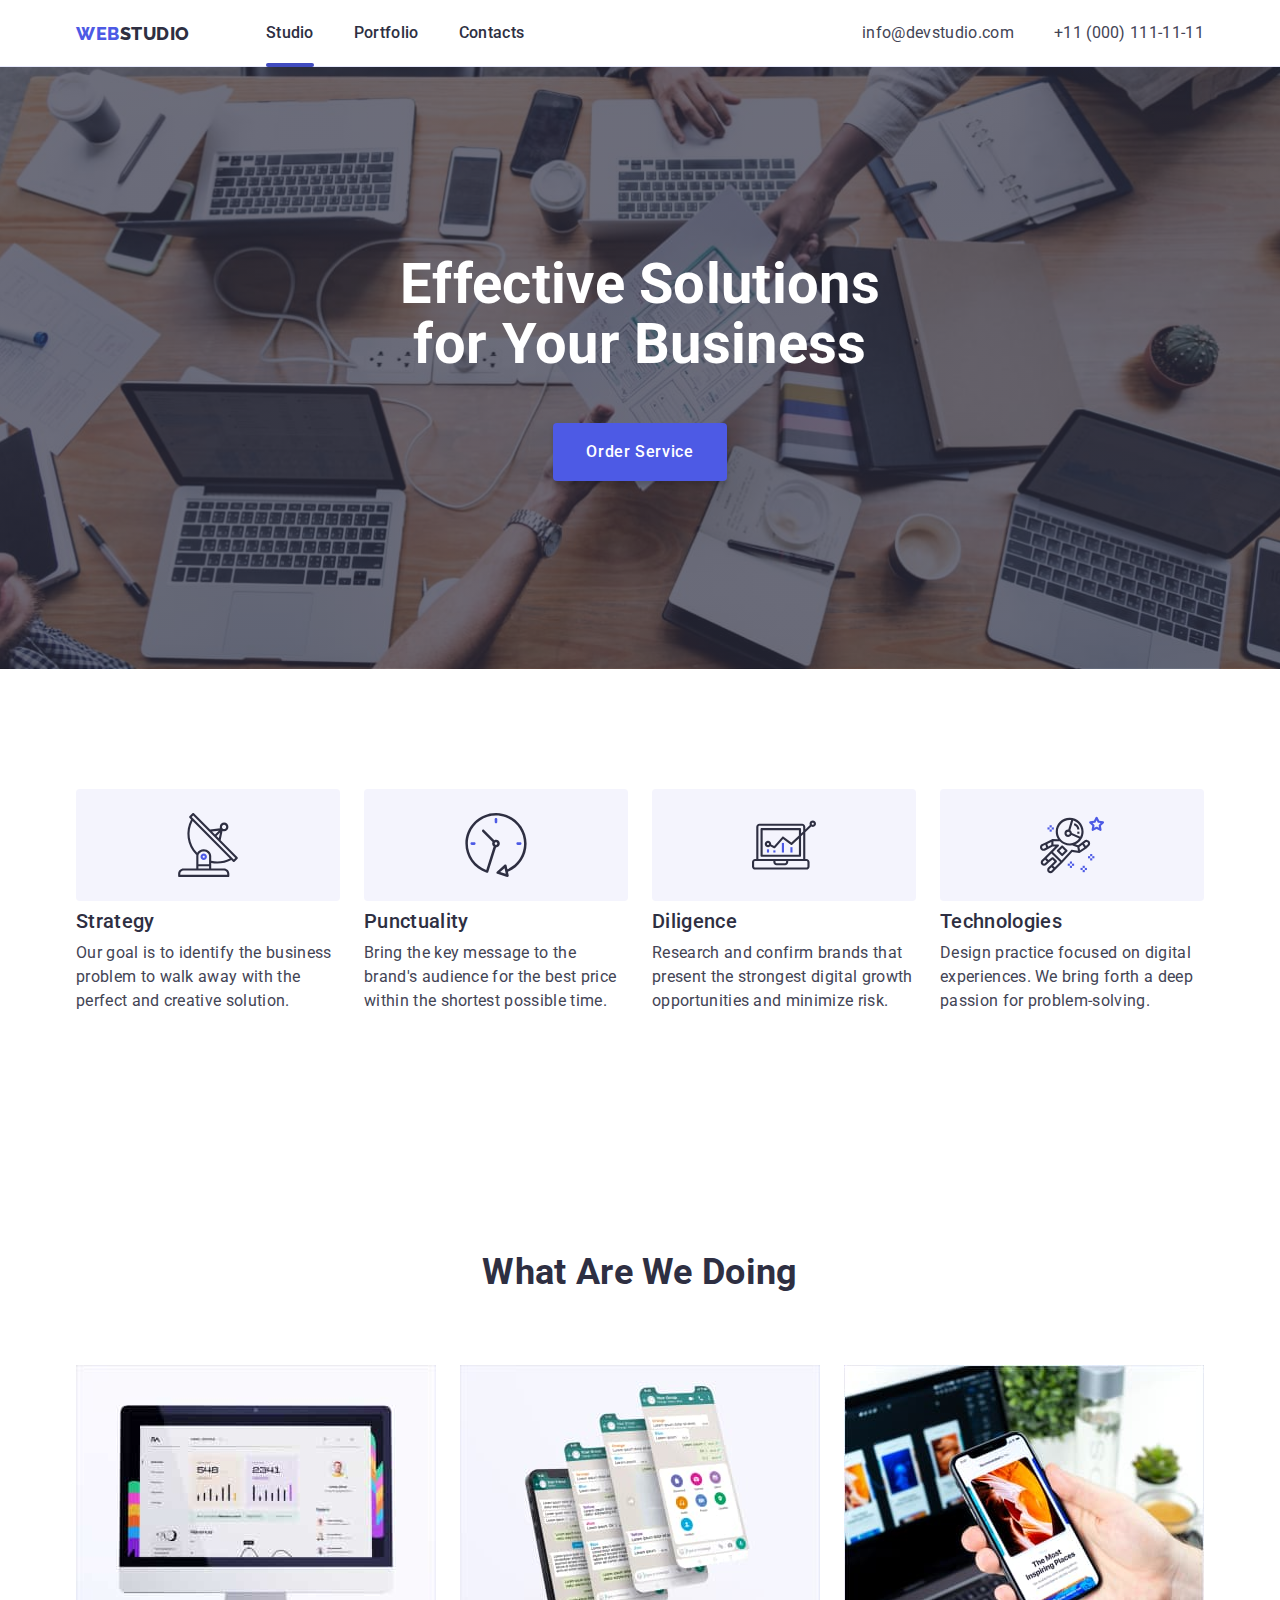
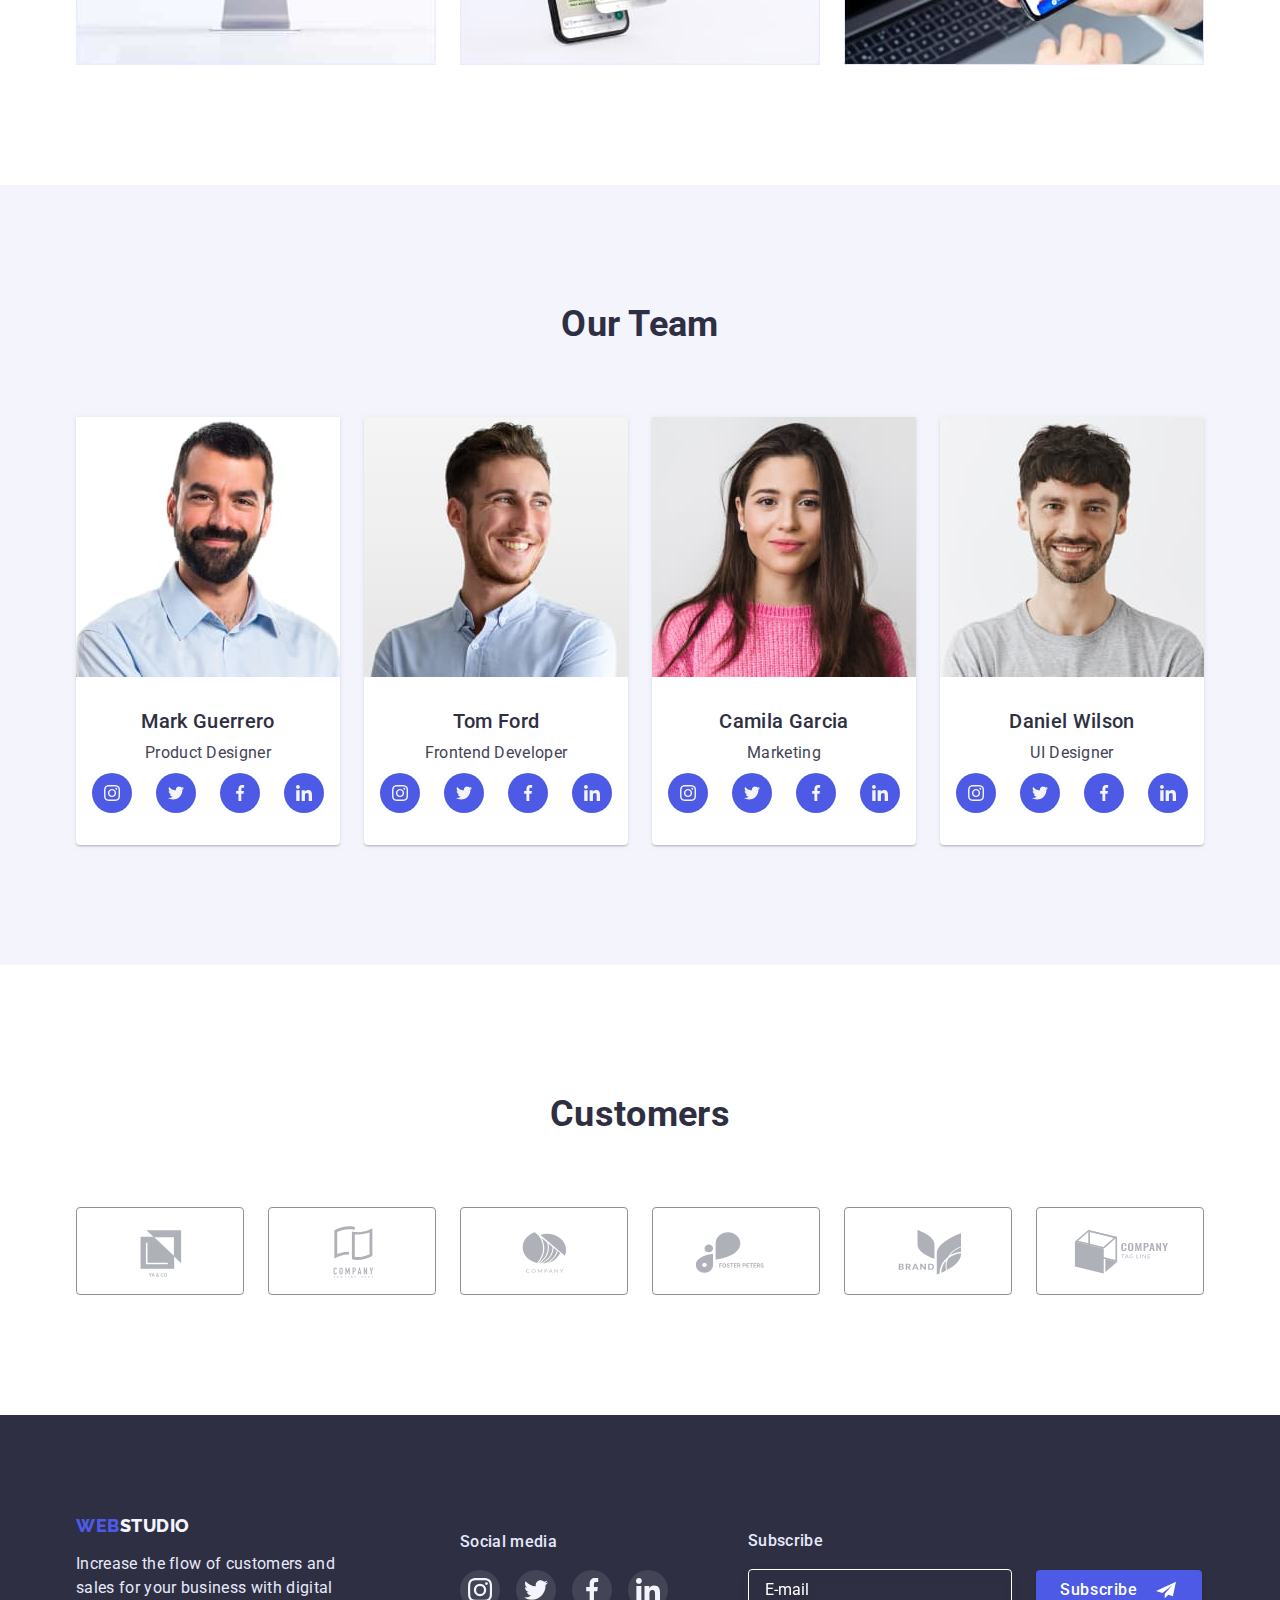
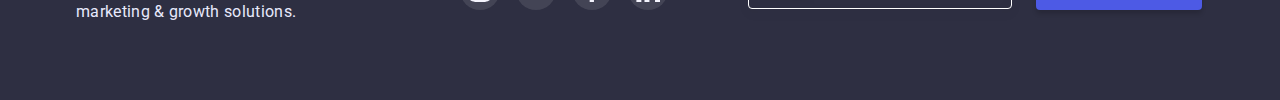
==== commit 5bcf61be: "HW 90% done" ====
--- a/index.html
+++ b/index.html
@@ -25,7 +25,7 @@
 			<nav class="site-nav">
 				<a class="logo-header" href="./index.html">Web<span class="logo-header-decor">Studio</span></a>
 				<button class="menu-mob" type="button" data-menu-open><svg class="menu-mob-icon" width="32" height="22">
-						<use href="./images/sprites.svg#icon-paragraph-justify"></use>
+						<use href="./images/sprites.svg#icon-menu"></use>
 					</svg></button>
 				<ul class="site-nav-list list">
 					<li class="site-nav-item"><a href="./index.html" class="site-nav-item-link current">Studio</a></li>
@@ -95,13 +95,13 @@
 				<h2 class="section-title centered">What are we doing</h2>
 				<ul class="services-list list">
 					<li class="services-list-item">
-						<img src="./images/img4.jpg" alt="pc image" width="360" height="300" />
+						<img src="./images/img4.jpg" srcset="./images/img4@2x.jpg 2x" alt="pc image" width="360" height="300" />
 					</li>
 					<li class="services-list-item">
-						<img src="./images/img5.jpg" alt="app marcup" width="360" height="300" />
+						<img src="./images/img5.jpg" srcset="./images/img5@2x.jpg 2x" alt="app marcup" width="360" height="300" />
 					</li>
 					<li class="services-list-item">
-						<img src="./images/img6.jpg" alt="phone image" width="360" height="300" />
+						<img src="./images/img6.jpg" srcset="./images/img6@2x.jpg 2x" alt="phone image" width="360" height="300" />
 					</li>
 				</ul>
 			</div>
@@ -113,7 +113,8 @@
 				<ul class="team-list list">
 					<li class="team-list-item">
 						<div class="team-list-image">
-							<img src="./images/img.jpg" alt="Mark Guerrero" width="264" height="260" />
+							<img src="./images/img.jpg" srcset="./images/img@2x.jpg 2x" alt="Mark Guerrero" width="264"
+								height="260" />
 						</div>
 						<div class="team-list-item-content">
 							<h3 class="team-list-title">Mark Guerrero</h3>
@@ -146,7 +147,7 @@
 
 					<li class="team-list-item">
 						<div class="team-list-image">
-							<img src="./images/img1.jpg" alt="Tom Ford" width="264" height="260" />
+							<img src="./images/img1.jpg" srcset="./images/img1@2x.jpg 2x" alt="Tom Ford" width="264" height="260" />
 						</div>
 						<div class="team-list-item-content">
 							<h3 class="team-list-title">Tom Ford</h3>
@@ -178,7 +179,8 @@
 
 					<li class="team-list-item">
 						<div class="team-list-image">
-							<img src="./images/img2.jpg" alt="Camila Garcia" width="264" height="260" />
+							<img src="./images/img2.jpg" srcset="./images/img2@2x.jpg 2x" alt="Camila Garcia" width="264"
+								height="260" />
 						</div>
 						<div class="team-list-item-content">
 							<h3 class="team-list-title">Camila Garcia</h3>
@@ -211,7 +213,8 @@
 
 					<li class="team-list-item">
 						<div class="team-list-image">
-							<img src="./images/img3.jpg" alt="Daniel Wilson" width="264" height="260" />
+							<img src="./images/img3.jpg" srcset="./images/img3@2x.jpg 2x" alt="Daniel Wilson" width="264"
+								height="260" />
 						</div>
 						<div class="team-list-item-content">
 							<h3 class="team-list-title">Daniel Wilson</h3>
@@ -388,32 +391,32 @@
 			<form class="modal-form">
 				<p class="modal-text">Leave your contacts and we will call you back</p>
 				<label class="form-label"><span class="form-label-text">Name</span>
-					<div class="form-group">
+					<span class="form-group">
 						<input class="form-input" type="text" name="user-name" autofocus required pattern="^[a-zA-Zа-яА-Я]+$"
 							minlength="2">
 						<svg class="form-icon" width="18" height="18">
 							<use href="./images/sprites.svg#icon-person"></use>
 						</svg>
-					</div>
+					</span>
 				</label>
 
 				<label class="form-label"><span class="form-label-text">Phone</span>
-					<div class="form-group">
+					<span class="form-group">
 						<input class="form-input" type="tel" name="user-tel" required pattern="[0-9]{3}-[0-9]{3}-[0-9]{2}-[0-9]{2}"
 							title="xxx-xxx-xx-xx">
 						<svg class="form-icon" width="18" height="24">
 							<use href="./images/sprites.svg#icon-phone"></use>
 						</svg>
-					</div>
+					</span>
 				</label>
 
 				<label class="form-label"><span class="form-label-text">Email</span>
-					<div class="form-group">
+					<span class="form-group">
 						<input class="form-input" type="email" name="user-email" required>
 						<svg class="form-icon" width="18" height="24">
 							<use href="./images/sprites.svg#icon-email"></use>
 						</svg>
-					</div>
+					</span>
 				</label>
 
 				<label class="form-label-comment" for="user-comment"><span class="form-label-text">Comment</span>
--- a/css/styles.css
+++ b/css/styles.css
@@ -337,7 +337,7 @@
 	color: var(--primary-title-text);
 }
 
-.form-label span, .form-label-comment span {
+.form-label>.form-label-text, .form-label-comment>.form-label-text {
 	display: block;
 	margin-bottom: 4px;
 	font-weight: 400;
@@ -443,7 +443,6 @@
 /* HERO */
 .hero {
 	background-color: var(--primary-bg);
-	background-image: linear-gradient(to right, rgba(46, 47, 66, 0.7), rgba(46, 47, 66, 0.7)), url(../images/img16.jpg);
 	margin-left: auto;
 	margin-right: auto;
 	background-repeat: no-repeat;
--- a/css/mobile.css
+++ b/css/mobile.css
@@ -1,4 +1,4 @@
-@media screen and (min-width: 320px) {
+@media screen and (max-width: 767px) {
   .container {
     max-width: 428px;
   }
@@ -10,6 +10,18 @@
 
   .site-nav-list, .contacts, .specifics-list-item::before {
     display: none;
+  }
+
+  .hero {
+    background-image: linear-gradient(to right, rgba(46, 47, 66, 0.7), rgba(46, 47, 66, 0.7)), url(../images/img16-mobile.jpg);
+  }
+
+  @media screen and (min-device-pixel-ratio: 2) and (max-width: 767px),
+  screen and (min-resolution: 192dpi) and (max-width: 767px),
+  screen and (min-resolution: 2dppx) and (max-width: 767px) {
+    .hero {
+      background-image: linear-gradient(to right, rgba(46, 47, 66, 0.7), rgba(46, 47, 66, 0.7)), url(../images/img16-mobile@2x.jpg);
+    }
   }
 
   .section-specifics-sm {
--- a/css/tablet.css
+++ b/css/tablet.css
@@ -39,15 +39,6 @@
     display: flex;
   }
 
-
-
-
-
-
-
-
-
-
   .menu-mob {
     display: none;
   }
@@ -55,6 +46,18 @@
   .site-nav {
     padding: 0;
     justify-content: unset;
+  }
+
+  .hero {
+    background-image: linear-gradient(to right, rgba(46, 47, 66, 0.7), rgba(46, 47, 66, 0.7)), url(../images/img16-tablet.jpg);
+  }
+
+  @media screen and (min-device-pixel-ratio: 2) and (min-width: 768px),
+  screen and (min-resolution: 192dpi) and (min-width: 768px),
+  screen and (min-resolution: 2dppx) and (min-width: 768px) {
+    .hero {
+      background-image: linear-gradient(to right, rgba(46, 47, 66, 0.7), rgba(46, 47, 66, 0.7)), url(../images/img16-tablet@2x.jpg);
+    }
   }
 
   .hero-title {
--- a/css/desktop.css
+++ b/css/desktop.css
@@ -24,12 +24,19 @@
     padding: 24px 0;
   }
 
-
-
   .hero {
     padding-bottom: 188px;
     padding-top: 188px;
     max-width: 1440px;
+    background-image: linear-gradient(to right, rgba(46, 47, 66, 0.7), rgba(46, 47, 66, 0.7)), url(../images/img16-desktop.jpg);
+  }
+
+  @media screen and (min-device-pixel-ratio: 2) and (min-width:1200px),
+  screen and (min-resolution: 192dpi) and (min-width:1200px),
+  screen and (min-resolution: 2dppx) and (min-width: 1200px) {
+    .hero {
+      background-image: linear-gradient(to right, rgba(46, 47, 66, 0.7), rgba(46, 47, 66, 0.7)), url(../images/img16-desktop@2x.jpg);
+    }
   }
 
   .hero-title {
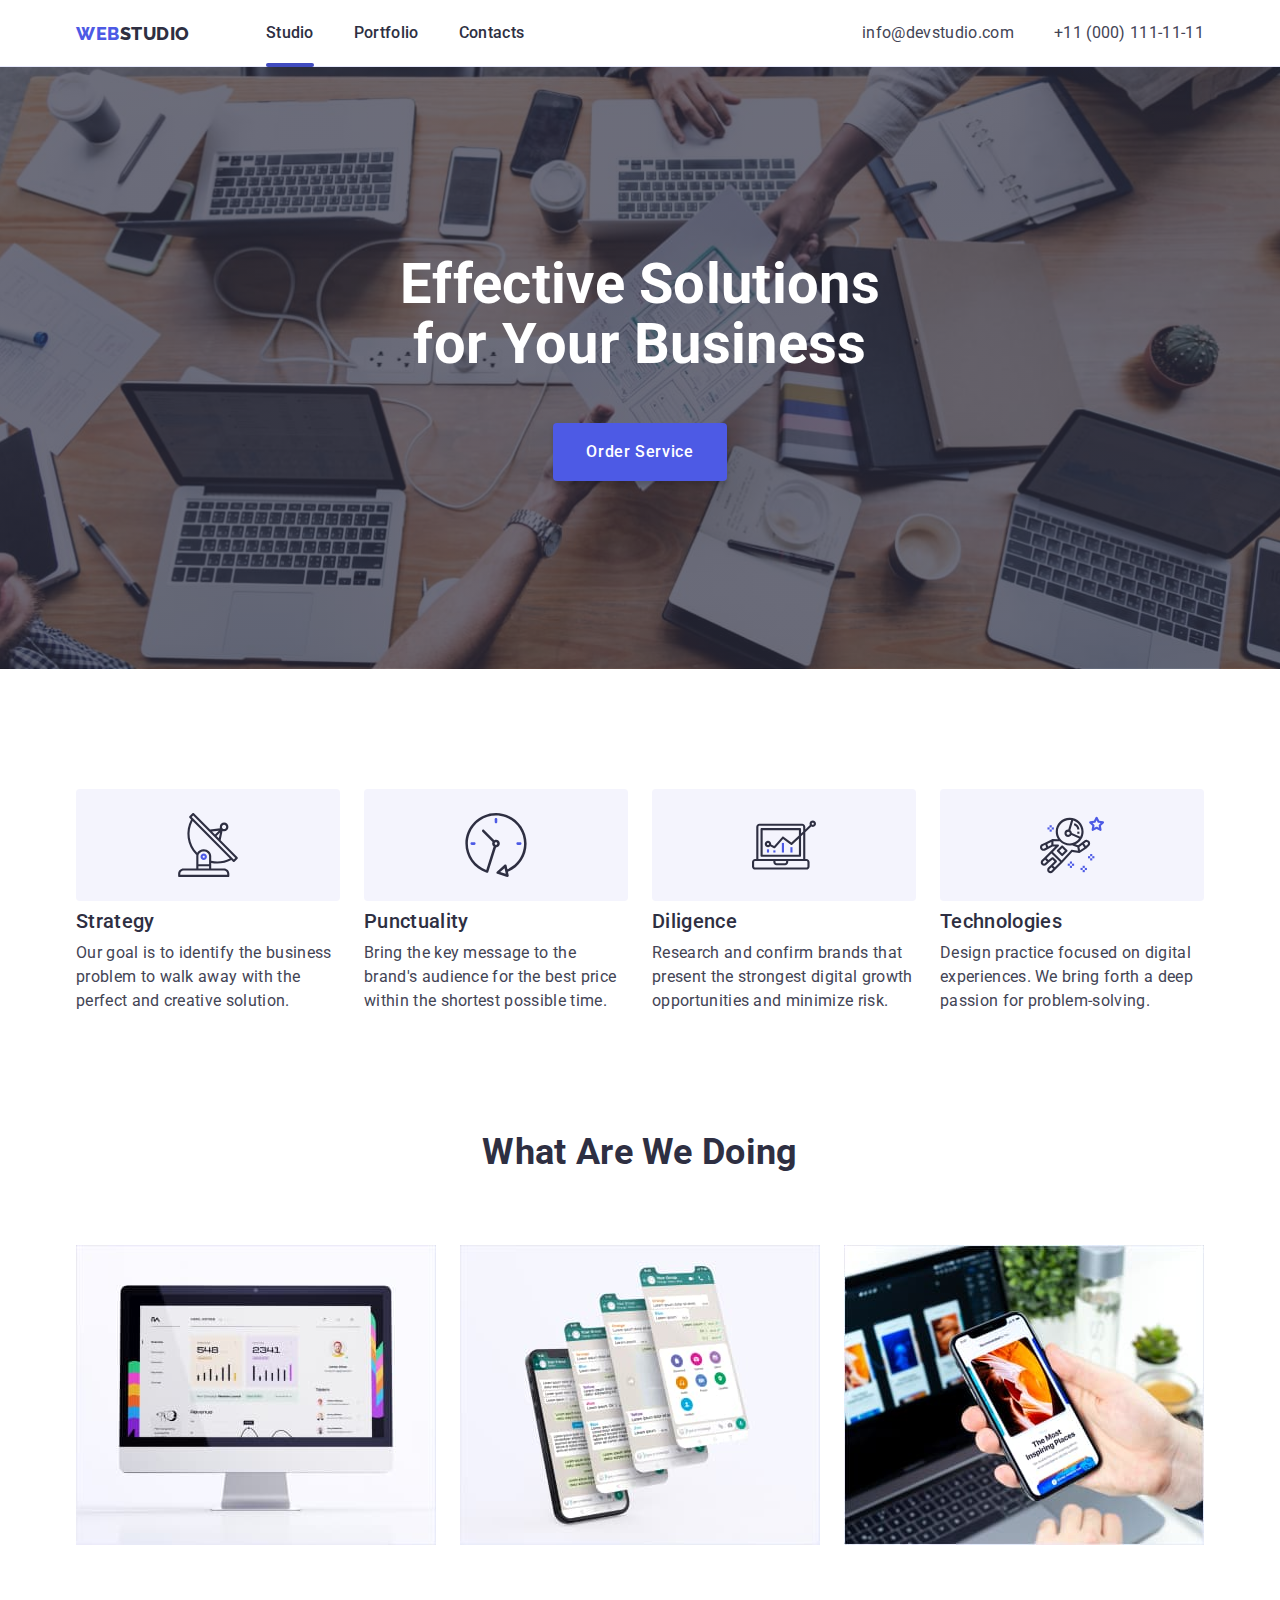
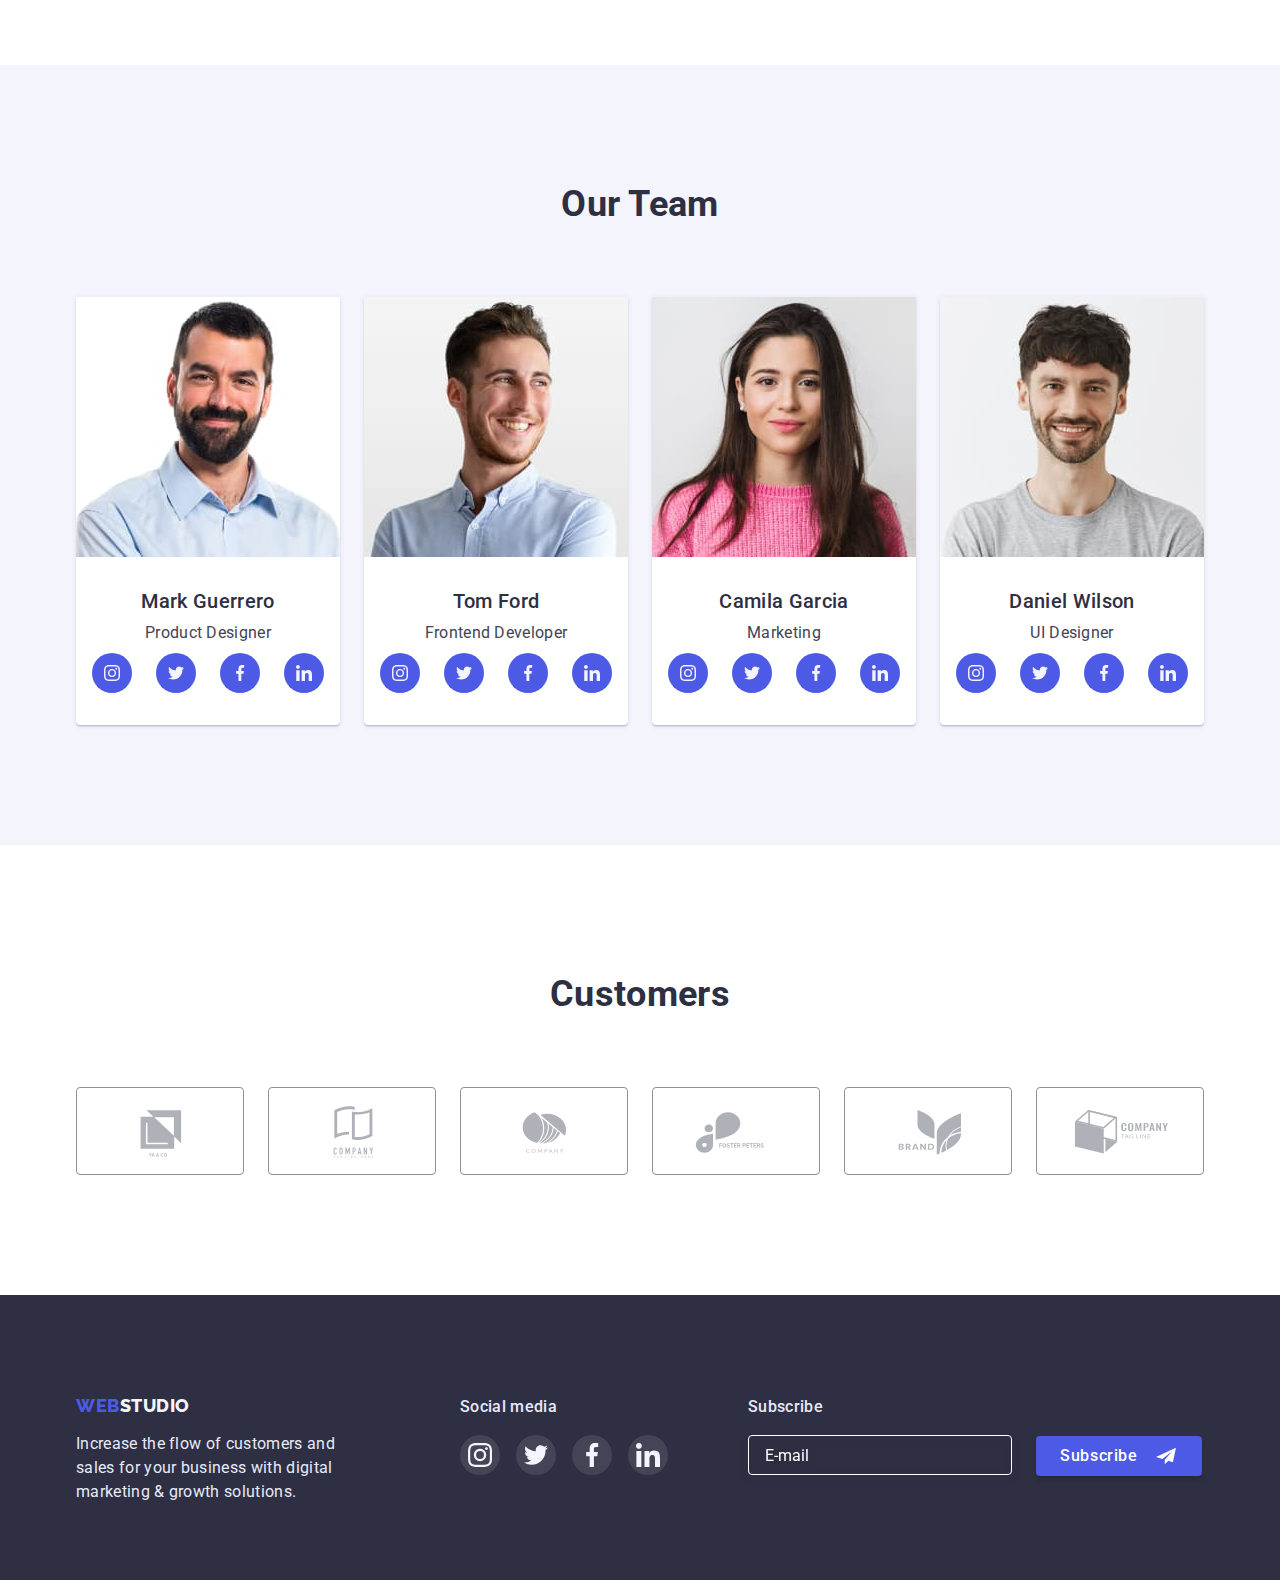
==== commit 03f85dcb: "Images added to portfolio with media for mob tab des" ====
--- a/index.html
+++ b/index.html
@@ -340,7 +340,8 @@
 				</svg></button>
 
 			<ul class="mobile-menu-list list">
-				<li class="mobile-menu-item"><a class="mobile-menu-link link " href="./index.html">Studio</a></li>
+				<li class="mobile-menu-item"><a class="mobile-menu-link link current-mobile-menu" href="./index.html">Studio</a>
+				</li>
 				<li class="mobile-menu-item"><a class="mobile-menu-link link" href="./portfolio.html">Portfolio</a></li>
 				<li class="mobile-menu-item"><a class="mobile-menu-link link" href="#">Contacts</a></li>
 			</ul>
--- a/css/styles.css
+++ b/css/styles.css
@@ -39,7 +39,7 @@
 
 img {
 	display: block;
-	max-width: 100%;
+	/* width: 100%; */
 	height: auto;
 }
 
@@ -210,6 +210,7 @@
 /* MODAL */
 .backdrop {
 	position: fixed;
+	overflow: scroll;
 	top: 0;
 	left: 0;
 	width: 100%;
@@ -228,10 +229,11 @@
 
 .modal {
 	position: absolute;
-	top: 50%;
+	top: 5%;
 	left: 50%;
-	transform: translate(-50%, -50%);
+	transform: translate(-50%);
 	width: 408px;
+	max-width: 100%;
 	padding-left: 24px;
 	padding-right: 24px;
 	padding-top: 72px;
@@ -458,6 +460,7 @@
 	font-weight: 700;
 	margin: 0 auto;
 	width: 320px;
+	max-width: 100%;
 	font-size: 36px;
 	line-height: 1.11;
 	margin-bottom: 72px;
@@ -471,11 +474,8 @@
 }
 
 .portfolio-section {
-	padding-top: 96px;
-}
-
-.no-padding {
-	padding-top: 0;
+	padding-top: 48px;
+	padding-bottom: 48px;
 }
 
 .team-section-decor {
@@ -656,30 +656,23 @@
 
 .filter-button-list {
 	display: flex;
-	justify-content: center;
-	margin-bottom: 72px;
-}
-
-.filter-button-item {
-	margin-left: 24px;
-}
-
-.filter-button-item:first-child {
-	margin-left: 0;
-}
+	flex-wrap: wrap;
+	justify-content: start;
+	margin-bottom: 48px;
+	column-gap: 24px;
+	row-gap: 16px;
+}
+
 
 /* PROJECTS */
 .projects-list {
 	display: flex;
 	flex-wrap: wrap;
-	margin-left: -24px;
-	margin-top: -48px;
+	column-gap: 24px;
+	row-gap: 48px;
 }
 
 .project-list-item {
-	margin-left: 24px;
-	margin-top: 48px;
-	flex-basis: calc(100% / 3 - 24px);
 	background: #ffffff;
 }
 
@@ -943,7 +936,6 @@
 	padding-top: 80px;
 	padding-bottom: 40px;
 	padding-left: 40px;
-	padding-right: 40px;
 }
 
 .mobile-menu.is-open {
--- a/css/mobile.css
+++ b/css/mobile.css
@@ -1,6 +1,10 @@
 @media screen and (max-width: 767px) {
   .container {
     max-width: 428px;
+  }
+
+  img {
+    max-width: 100%;
   }
 
   .site-nav {
@@ -12,17 +16,39 @@
     display: none;
   }
 
-  .hero {
-    background-image: linear-gradient(to right, rgba(46, 47, 66, 0.7), rgba(46, 47, 66, 0.7)), url(../images/img16-mobile.jpg);
+  .mobile-menu-item .current-mobile-menu {
+    color: var(--primary-pressed-state);
   }
 
-  @media screen and (min-device-pixel-ratio: 2) and (max-width: 767px),
-  screen and (min-resolution: 192dpi) and (max-width: 767px),
-  screen and (min-resolution: 2dppx) and (max-width: 767px) {
+  @media screen and (max-width:428px) {
     .hero {
-      background-image: linear-gradient(to right, rgba(46, 47, 66, 0.7), rgba(46, 47, 66, 0.7)), url(../images/img16-mobile@2x.jpg);
+      background-image: linear-gradient(to right, rgba(46, 47, 66, 0.7), rgba(46, 47, 66, 0.7)), url(../images/img16-mobile.jpg);
+    }
+
+    @media screen and (min-device-pixel-ratio: 2) and (max-width: 428px),
+    screen and (min-resolution: 192dpi) and (max-width: 428px),
+    screen and (min-resolution: 2dppx) and (max-width: 428px) {
+      .hero {
+        background-image: linear-gradient(to right, rgba(46, 47, 66, 0.7), rgba(46, 47, 66, 0.7)), url(../images/img16-mobile@2x.jpg);
+      }
     }
   }
+
+  @media screen and (min-width: 429px) and (max-width: 767px) {
+    .hero {
+      background-image: linear-gradient(to right, rgba(46, 47, 66, 0.7), rgba(46, 47, 66, 0.7)), url(../images/img16-tablet.jpg);
+    }
+
+    @media screen and (min-device-pixel-ratio: 2) and (min-width: 429px) and (max-width: 767px),
+    screen and (min-resolution: 192dpi) and (min-width: 429px) and (max-width: 767px),
+    screen and (min-resolution: 2dppx) and (min-width: 429px) and (max-width: 767px) {
+      .hero {
+        background-image: linear-gradient(to right, rgba(46, 47, 66, 0.7), rgba(46, 47, 66, 0.7)), url(../images/img16-tablet@2x.jpg);
+      }
+    }
+  }
+
+
 
   .section-specifics-sm {
     padding-bottom: 18px;
@@ -41,6 +67,7 @@
     text-align: center;
     text-transform: capitalize;
   }
+
 
   .work {
     display: none;
@@ -79,4 +106,18 @@
     }
   }
 
+
+  /* PORTFOLIO */
+
+}
+
+/* MENU */
+@media screen and (max-width:410px) {
+  .social-list-mobile {
+    gap: 30px;
+  }
+
+  .address-list-item-tel {
+    font-size: 26px;
+  }
 }--- a/css/tablet.css
+++ b/css/tablet.css
@@ -1,6 +1,10 @@
 @media screen and (min-width: 768px) {
   .container {
     max-width: 768px;
+  }
+
+  .work {
+    display: none;
   }
 
   @media screen and (min-width: 768px), (max-width: 1199px) {
@@ -49,14 +53,14 @@
   }
 
   .hero {
-    background-image: linear-gradient(to right, rgba(46, 47, 66, 0.7), rgba(46, 47, 66, 0.7)), url(../images/img16-tablet.jpg);
+    background-image: linear-gradient(to right, rgba(46, 47, 66, 0.7), rgba(46, 47, 66, 0.7)), url(../images/img16-desktop.jpg);
   }
 
   @media screen and (min-device-pixel-ratio: 2) and (min-width: 768px),
   screen and (min-resolution: 192dpi) and (min-width: 768px),
   screen and (min-resolution: 2dppx) and (min-width: 768px) {
     .hero {
-      background-image: linear-gradient(to right, rgba(46, 47, 66, 0.7), rgba(46, 47, 66, 0.7)), url(../images/img16-tablet@2x.jpg);
+      background-image: linear-gradient(to right, rgba(46, 47, 66, 0.7), rgba(46, 47, 66, 0.7)), url(../images/img16-desktop@2x.jpg);
     }
   }
 
@@ -69,10 +73,6 @@
 
   .section {
     padding-bottom: 96px;
-  }
-
-  .specifics-list-item:not(:last-child) {
-    margin-bottom: 0;
   }
 
   .specifics-list {
@@ -116,6 +116,7 @@
   .footer-main {
     justify-content: start;
     flex-direction: unset;
+    align-items: flex-start;
   }
 
   .logo-footer, .footer-text-social-media, .subscribe-block-text {
@@ -148,4 +149,25 @@
   .subscribe-block-button {
     margin: 0 0 0 24px;
   }
+
+  /* PORTFOLIO */
+
+  .filter-button-list {
+    justify-content: center;
+    margin-bottom: 64px;
+  }
+
+  .portfolio-section {
+    padding-top: 64px;
+    padding-bottom: 96px;
+  }
+
+  .project-list-item {
+    flex-basis: calc(100% / 2 - 24px);
+  }
+
+
+
+
+
 }--- a/css/desktop.css
+++ b/css/desktop.css
@@ -3,10 +3,19 @@
     max-width: 1158px;
   }
 
+
+  .section {
+    padding-top: 120px;
+    padding-bottom: 120px;
+  }
+
   .menu-mob {
     display: none;
   }
 
+  .work {
+    display: block;
+  }
 
 
   .site-nav {
@@ -46,9 +55,10 @@
     margin-bottom: 48px;
   }
 
-  .section {
-    padding-top: 120px;
-    padding-bottom: 120px;
+
+
+  .no-padding {
+    padding-top: 0;
   }
 
   .specifics-list {
@@ -180,4 +190,38 @@
   .footer-logo-block-text {
     width: 264px;
   }
+
+  .modal {
+    top: 50%;
+    transform: translate(-50%, -50%);
+  }
+
+  /* PORTFOLIO */
+
+  .filter-button-list {
+    justify-content: center;
+    margin-bottom: 72px;
+  }
+
+  .filter-button-item {
+    margin-left: 24px;
+  }
+
+  .filter-button-item:first-child {
+    margin-left: 0;
+  }
+
+
+  .project-list-item {
+    flex-basis: calc(100% / 3 - 48px);
+  }
+
+  .portfolio-section {
+    padding-top: 100px;
+    padding-bottom: 120px;
+  }
+
+
+
+
 }